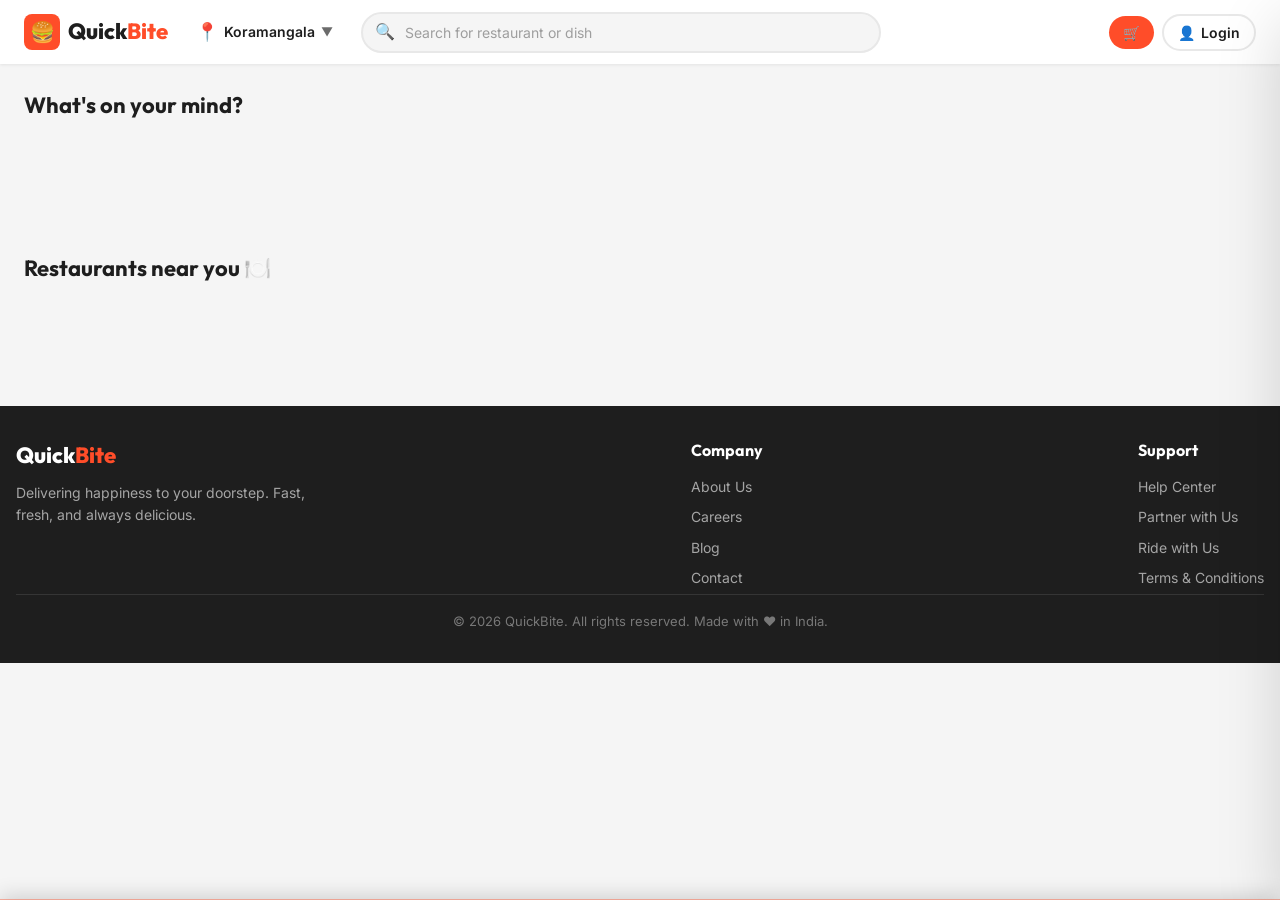
==== QuickBite/index.html @ bf46f5f7 "feat: implement core structure and UI components for QuickBite food delivery application" ====
<!DOCTYPE html>
<html lang="en">
<head>
  <meta charset="UTF-8">
  <meta name="viewport" content="width=device-width, initial-scale=1.0">
  <meta name="description" content="QuickBite — Order food from the best restaurants near you. Fast delivery, great prices, delicious meals.">
  <meta name="theme-color" content="#FF4D29">
  <title>QuickBite — Food Delivery</title>
  <link rel="stylesheet" href="style.css">
  <link rel="icon" href="data:image/svg+xml,<svg xmlns='http://www.w3.org/2000/svg' viewBox='0 0 100 100'><text y='.9em' font-size='90'>🍔</text></svg>">
</head>
<body>

  <!-- ============================================================
       HEADER
       ============================================================ -->
  <header class="header" id="header">
    <div class="header-inner container">
      <!-- Logo -->
      <div class="logo" id="logo-btn" role="button" tabindex="0" aria-label="QuickBite Home">
        <div class="logo-icon">🍔</div>
        <div class="logo-text">Quick<span>Bite</span></div>
      </div>

      <!-- Location Selector -->
      <div class="location-selector" id="location-btn" role="button" tabindex="0" aria-label="Select delivery location" aria-expanded="false">
        <span class="loc-icon">📍</span>
        <span class="loc-text" id="current-location">Koramangala</span>
        <span class="loc-chevron">▼</span>
      </div>

      <!-- Location Dropdown -->
      <div class="location-dropdown" id="location-dropdown" role="listbox" aria-label="Select area">
        <div class="dropdown-header">Choose your location</div>
        <button class="geo-btn" id="geo-btn" type="button">
          <span>📡</span> Use my current location
        </button>
        <div id="location-list">
          <!-- Populated by JS -->
        </div>
      </div>

      <!-- Search (Desktop) -->
      <div class="header-search" role="search">
        <span class="search-icon">🔍</span>
        <input type="text" id="header-search-input" placeholder="Search for restaurant or dish" aria-label="Search for restaurant or dish" autocomplete="off">
      </div>

      <!-- Actions -->
      <div class="header-actions">
        <button class="header-btn cart-btn" id="cart-btn" aria-label="Open cart">
          🛒 <span class="btn-text" style="display:none;">Cart</span>
          <span class="cart-badge hidden" id="cart-badge">0</span>
        </button>
        <button class="header-btn login-btn" id="login-btn" aria-label="Login or Sign up">
          👤 <span class="btn-text">Login</span>
        </button>
      </div>
    </div>
  </header>

  <!-- Mobile Search -->
  <div class="mobile-search" id="mobile-search">
    <div class="mobile-search-wrapper">
      <span class="search-icon">🔍</span>
      <input type="text" id="mobile-search-input" placeholder="Search for restaurant or dish" aria-label="Search for restaurant or dish" autocomplete="off">
    </div>
  </div>

  <!-- ============================================================
       MAIN CONTENT
       ============================================================ -->
  <main>

    <!-- ==================== HOME VIEW ==================== -->
    <section class="view active" id="home-view" aria-label="Home">
      <div class="container">
        <!-- Cuisine Categories -->
        <div class="categories-section">
          <h2 class="section-title">What's on your mind?</h2>
          <div class="categories-scroll" id="categories-scroll" role="list" aria-label="Cuisine categories">
            <!-- Populated by JS -->
          </div>
        </div>

        <!-- Promo Carousel -->
        <div class="promo-section">
          <div class="promo-carousel-wrapper">
            <div class="promo-carousel" id="promo-carousel" aria-label="Promotional offers">
              <!-- Populated by JS -->
            </div>
            <div class="promo-dots" id="promo-dots" role="tablist" aria-label="Carousel navigation">
              <!-- Populated by JS -->
            </div>
          </div>
        </div>

        <!-- Restaurants Grid -->
        <div class="restaurants-section">
          <h2 class="section-title">Restaurants near you 🍽️</h2>
          <div class="restaurant-grid" id="home-restaurant-grid" aria-label="Restaurant list">
            <!-- Populated by JS -->
          </div>
        </div>
      </div>
    </section>

    <!-- ==================== LISTING VIEW ==================== -->
    <section class="view" id="listing-view" aria-label="Search results and filters">
      <div class="container">
        <h1 class="listing-title" id="listing-title">Restaurants</h1>
        <p class="listing-count" id="listing-count"></p>

        <!-- Filter Bar -->
        <div class="filter-bar" id="filter-bar" role="toolbar" aria-label="Filter options">
          <button class="filter-chip" id="filter-sort" aria-label="Sort">
            <select id="sort-select" aria-label="Sort by">
              <option value="relevance">Sort: Relevance</option>
              <option value="rating">Rating: High to Low</option>
              <option value="delivery">Delivery Time</option>
              <option value="cost-low">Cost: Low to High</option>
              <option value="cost-high">Cost: High to Low</option>
            </select>
          </button>
          <button class="filter-chip" id="filter-veg" data-filter="veg">🟢 Pure Veg</button>
          <button class="filter-chip" id="filter-rating" data-filter="rating">⭐ Rating 4.0+</button>
          <button class="filter-chip" id="filter-price-low" data-filter="price-low">₹ Under 300</button>
          <button class="filter-chip" id="filter-price-mid" data-filter="price-mid">₹₹ 300-600</button>
          <button class="filter-chip" id="filter-time" data-filter="time">⚡ Under 30 min</button>
        </div>

        <!-- Restaurant Grid -->
        <div class="restaurant-grid" id="listing-restaurant-grid" aria-label="Filtered restaurant list">
          <!-- Populated by JS -->
        </div>

        <!-- Empty State -->
        <div class="empty-state hidden" id="listing-empty">
          <div class="empty-icon">🔍</div>
          <h3 class="empty-title">No restaurants found</h3>
          <p class="empty-text">Try adjusting your filters or search for something else.</p>
        </div>
      </div>
    </section>

    <!-- ==================== RESTAURANT DETAIL VIEW ==================== -->
    <section class="view" id="restaurant-view" aria-label="Restaurant details">
      <div class="rest-detail-header">
        <button class="back-btn" id="rest-back-btn" aria-label="Go back">←</button>
        <img class="rest-cover" id="rest-cover-img" src="" alt="" loading="lazy">
      </div>
      <div class="container">
        <div class="rest-detail-info" id="rest-detail-info">
          <!-- Populated by JS -->
        </div>
        <div class="menu-section" id="menu-section">
          <!-- Populated by JS -->
        </div>
      </div>
    </section>

    <!-- ==================== CHECKOUT VIEW ==================== -->
    <section class="view" id="checkout-view" aria-label="Checkout">
      <div class="container">
        <div class="checkout-section">
          <h1 class="section-title" style="margin-bottom: 4px;">Checkout</h1>
          <p style="color: var(--text-secondary); margin-bottom: var(--gap-lg); font-size: 14px;">Complete your order details below</p>

          <!-- Delivery Address -->
          <div class="checkout-card">
            <h2 class="checkout-card-title">📍 Delivery Address</h2>
            <form id="checkout-form" novalidate>
              <div class="form-group" id="fg-name">
                <label for="checkout-name">Full Name</label>
                <input type="text" id="checkout-name" placeholder="Enter your full name" required>
                <span class="error-msg">Please enter your name</span>
              </div>
              <div class="form-group" id="fg-phone">
                <label for="checkout-phone">Phone Number</label>
                <input type="tel" id="checkout-phone" placeholder="Enter 10-digit phone number" required>
                <span class="error-msg">Please enter a valid phone number</span>
              </div>
              <div class="form-group" id="fg-address">
                <label for="checkout-address">Delivery Address</label>
                <textarea id="checkout-address" placeholder="House/Flat No., Building, Street, Area" rows="3" required></textarea>
                <span class="error-msg">Please enter your delivery address</span>
              </div>
              <div class="form-group" id="fg-pincode">
                <label for="checkout-pincode">Pincode</label>
                <input type="text" id="checkout-pincode" placeholder="Enter 6-digit pincode" required>
                <span class="error-msg">Please enter a valid pincode</span>
              </div>
            </form>
          </div>

          <!-- Payment Method -->
          <div class="checkout-card">
            <h2 class="checkout-card-title">💳 Payment Method</h2>
            <div class="payment-options" id="payment-options">
              <label class="payment-option selected">
                <input type="radio" name="payment" value="upi" checked>
                <span class="pay-icon">📱</span>
                <div>
                  <div class="pay-label">UPI</div>
                  <div class="pay-desc">Google Pay, PhonePe, Paytm</div>
                </div>
              </label>
              <label class="payment-option">
                <input type="radio" name="payment" value="card">
                <span class="pay-icon">💳</span>
                <div>
                  <div class="pay-label">Credit / Debit Card</div>
                  <div class="pay-desc">Visa, Mastercard, RuPay</div>
                </div>
              </label>
              <label class="payment-option">
                <input type="radio" name="payment" value="cod">
                <span class="pay-icon">💵</span>
                <div>
                  <div class="pay-label">Cash on Delivery</div>
                  <div class="pay-desc">Pay when your order arrives</div>
                </div>
              </label>
            </div>
          </div>

          <!-- Order Summary -->
          <div class="checkout-card">
            <h2 class="checkout-card-title">🧾 Order Summary</h2>
            <div class="checkout-summary" id="checkout-summary">
              <!-- Populated by JS -->
            </div>
          </div>

          <button class="place-order-btn" id="place-order-btn" type="button">Place Order</button>
        </div>
      </div>
    </section>

    <!-- ==================== CONFIRMATION VIEW ==================== -->
    <section class="view" id="confirmation-view" aria-label="Order confirmation">
      <div class="container">
        <div class="confirmation-section">
          <div class="confirmation-icon">✅</div>
          <h1 class="confirmation-title">Order Placed!</h1>
          <p class="confirmation-subtitle">Your food is being prepared and will be delivered soon.</p>
          <div class="confirmation-card" id="confirmation-card">
            <!-- Populated by JS -->
          </div>
          <button class="home-btn" id="conf-home-btn" type="button">🏠 Back to Home</button>
        </div>
      </div>
    </section>

  </main>

  <!-- ============================================================
       CART DRAWER
       ============================================================ -->
  <div class="cart-overlay" id="cart-overlay" role="presentation"></div>
  <aside class="cart-drawer" id="cart-drawer" role="dialog" aria-label="Shopping cart" aria-modal="true">
    <div class="cart-drawer-header">
      <h2 class="cart-drawer-title">Your Cart</h2>
      <button class="cart-close-btn" id="cart-close-btn" aria-label="Close cart">✕</button>
    </div>
    <div class="cart-rest-name hidden" id="cart-rest-name"></div>
    <div class="cart-items-list" id="cart-items-list">
      <!-- Cart items or empty state — populated by JS -->
    </div>
    <div class="cart-bill hidden" id="cart-bill">
      <h3 class="cart-bill-title">Bill Details</h3>
      <div class="cart-bill-row">
        <span>Item Total</span>
        <span id="bill-subtotal">₹0</span>
      </div>
      <div class="cart-bill-row">
        <span>Delivery Fee</span>
        <span id="bill-delivery">₹40</span>
      </div>
      <div class="cart-bill-row">
        <span>GST (5%)</span>
        <span id="bill-tax">₹0</span>
      </div>
      <div class="cart-bill-row total">
        <span>To Pay</span>
        <span id="bill-total">₹0</span>
      </div>
    </div>
    <button class="cart-checkout-btn hidden" id="cart-checkout-btn" type="button">Proceed to Checkout →</button>
  </aside>

  <!-- ============================================================
       STICKY CART BAR (Restaurant page)
       ============================================================ -->
  <div class="sticky-cart-bar" id="sticky-cart-bar">
    <div class="cart-summary">
      <span id="sticky-items-count">0 items</span> | <strong id="sticky-total">₹0</strong>
    </div>
    <button class="view-cart-btn" id="sticky-view-cart-btn" type="button" aria-label="View cart">
      View Cart →
    </button>
  </div>

  <!-- ============================================================
       LOGIN MODAL
       ============================================================ -->
  <div class="modal-overlay" id="login-overlay">
    <div class="login-modal" role="dialog" aria-label="Login or Sign up" aria-modal="true">
      <div class="login-modal-header">
        <h2 class="login-modal-title">Welcome 👋</h2>
        <button class="modal-close-btn" id="login-close-btn" aria-label="Close login modal">✕</button>
      </div>
      <div class="login-tabs" role="tablist">
        <button class="login-tab active" data-tab="login" role="tab" aria-selected="true">Login</button>
        <button class="login-tab" data-tab="signup" role="tab" aria-selected="false">Sign Up</button>
      </div>
      <div class="login-form">
        <div class="form-group">
          <label for="login-email">Email or Phone</label>
          <input type="text" id="login-email" placeholder="Enter your email or phone number">
        </div>
        <div class="form-group" id="login-name-group" style="display:none;">
          <label for="login-name">Full Name</label>
          <input type="text" id="login-name" placeholder="Enter your full name">
        </div>
        <div class="form-group">
          <label for="login-password">Password</label>
          <input type="password" id="login-password" placeholder="Enter your password">
        </div>
        <button class="login-submit-btn" id="login-submit-btn" type="button">Login</button>
      </div>
      <p class="login-footer">By continuing, you agree to our Terms of Service & Privacy Policy.</p>
    </div>
  </div>

  <!-- ============================================================
       TOAST NOTIFICATION
       ============================================================ -->
  <div class="toast" id="toast" role="alert" aria-live="polite"></div>

  <!-- ============================================================
       FOOTER
       ============================================================ -->
  <footer class="footer">
    <div class="footer-inner">
      <div class="footer-brand">
        <div class="footer-logo">Quick<span>Bite</span></div>
        <p>Delivering happiness to your doorstep. Fast, fresh, and always delicious.</p>
      </div>
      <div class="footer-links">
        <h4>Company</h4>
        <a href="#">About Us</a>
        <a href="#">Careers</a>
        <a href="#">Blog</a>
        <a href="#">Contact</a>
      </div>
      <div class="footer-links">
        <h4>Support</h4>
        <a href="#">Help Center</a>
        <a href="#">Partner with Us</a>
        <a href="#">Ride with Us</a>
        <a href="#">Terms & Conditions</a>
      </div>
    </div>
    <div class="footer-bottom">
      <p>&copy; 2026 QuickBite. All rights reserved. Made with ❤️ in India.</p>
    </div>
  </footer>

  <!-- Scripts -->
  <script src="mock-data.js"></script>
  <script src="script.js"></script>
</body>
</html>
---- QuickBite/style.css ----
/* ============================================================
   QuickBite — Design System & Styles
   Mobile-first, responsive food delivery app
   ============================================================ */

/* ---------- Google Fonts ---------- */
@import url('https://fonts.googleapis.com/css2?family=Inter:wght@400;500;600;700&family=Outfit:wght@500;600;700;800&display=swap');

/* ---------- CSS Custom Properties ---------- */
:root {
  /* Colors */
  --primary: #FF4D29;
  --primary-dark: #E63E1C;
  --primary-light: #FFF0ED;
  --accent: #FF8C00;
  --accent-light: #FFF4E5;
  --bg: #F5F5F5;
  --card: #FFFFFF;
  --text: #1E1E1E;
  --text-secondary: #6B6B6B;
  --text-muted: #9E9E9E;
  --veg: #0F8A0F;
  --nonveg: #E23744;
  --star: #FFB800;
  --border: #E8E8E8;
  --success: #00B894;
  --overlay: rgba(0, 0, 0, 0.55);
  --shadow-sm: 0 1px 3px rgba(0,0,0,0.08);
  --shadow-md: 0 4px 12px rgba(0,0,0,0.1);
  --shadow-lg: 0 8px 30px rgba(0,0,0,0.12);
  --shadow-xl: 0 20px 60px rgba(0,0,0,0.15);

  /* Typography */
  --font-heading: 'Outfit', sans-serif;
  --font-body: 'Inter', sans-serif;

  /* Spacing */
  --gap-xs: 4px;
  --gap-sm: 8px;
  --gap-md: 16px;
  --gap-lg: 24px;
  --gap-xl: 32px;
  --gap-2xl: 48px;

  /* Borders */
  --radius-sm: 8px;
  --radius-md: 12px;
  --radius-lg: 16px;
  --radius-xl: 24px;
  --radius-full: 9999px;

  /* Layout */
  --max-width: 1320px;
  --header-height: 64px;

  /* Transitions */
  --ease: cubic-bezier(0.4, 0, 0.2, 1);
  --duration: 0.25s;
}

/* ---------- Reset & Base ---------- */
*, *::before, *::after {
  margin: 0;
  padding: 0;
  box-sizing: border-box;
}

html {
  scroll-behavior: smooth;
  -webkit-tap-highlight-color: transparent;
}

body {
  font-family: var(--font-body);
  background: var(--bg);
  color: var(--text);
  line-height: 1.6;
  min-height: 100vh;
  overflow-x: hidden;
  -webkit-font-smoothing: antialiased;
}

img {
  display: block;
  max-width: 100%;
}

button {
  cursor: pointer;
  font-family: inherit;
  border: none;
  background: none;
  outline: none;
}

input, select, textarea {
  font-family: inherit;
  font-size: inherit;
  outline: none;
}

a {
  text-decoration: none;
  color: inherit;
}

ul, ol {
  list-style: none;
}

/* Focus states for accessibility */
:focus-visible {
  outline: 2px solid var(--primary);
  outline-offset: 2px;
  border-radius: var(--radius-sm);
}

/* ---------- Utility Classes ---------- */
.container {
  width: 100%;
  max-width: var(--max-width);
  margin: 0 auto;
  padding: 0 var(--gap-md);
}

.sr-only {
  position: absolute;
  width: 1px;
  height: 1px;
  padding: 0;
  margin: -1px;
  overflow: hidden;
  clip: rect(0,0,0,0);
  border: 0;
}

.hidden {
  display: none !important;
}

/* ---------- Veg / Non-Veg Indicator ---------- */
.veg-badge {
  display: inline-flex;
  align-items: center;
  gap: 4px;
  font-size: 11px;
  font-weight: 600;
  text-transform: uppercase;
  letter-spacing: 0.5px;
}

.veg-dot {
  width: 14px;
  height: 14px;
  border: 2px solid var(--veg);
  border-radius: 2px;
  display: flex;
  align-items: center;
  justify-content: center;
  flex-shrink: 0;
}

.veg-dot::after {
  content: '';
  width: 7px;
  height: 7px;
  border-radius: 50%;
  background: var(--veg);
}

.veg-dot.nonveg {
  border-color: var(--nonveg);
}

.veg-dot.nonveg::after {
  background: var(--nonveg);
}

/* ============================================================
   HEADER
   ============================================================ */
.header {
  position: sticky;
  top: 0;
  z-index: 100;
  background: var(--card);
  box-shadow: var(--shadow-sm);
  height: var(--header-height);
  transition: box-shadow var(--duration) var(--ease);
}

.header.scrolled {
  box-shadow: var(--shadow-md);
}

.header-inner {
  display: flex;
  align-items: center;
  height: 100%;
  gap: var(--gap-md);
}

/* Logo */
.logo {
  display: flex;
  align-items: center;
  gap: var(--gap-sm);
  flex-shrink: 0;
  cursor: pointer;
}

.logo-icon {
  width: 36px;
  height: 36px;
  background: var(--primary);
  border-radius: var(--radius-sm);
  display: flex;
  align-items: center;
  justify-content: center;
  font-size: 20px;
}

.logo-text {
  font-family: var(--font-heading);
  font-weight: 800;
  font-size: 22px;
  color: var(--text);
}

.logo-text span {
  color: var(--primary);
}

/* Location selector */
.location-selector {
  display: flex;
  align-items: center;
  gap: 6px;
  padding: 6px 12px;
  border-radius: var(--radius-full);
  cursor: pointer;
  transition: background var(--duration) var(--ease);
  flex-shrink: 0;
  max-width: 200px;
}

.location-selector:hover {
  background: var(--primary-light);
}

.location-selector .loc-icon {
  color: var(--primary);
  font-size: 18px;
  flex-shrink: 0;
}

.location-selector .loc-text {
  font-size: 14px;
  font-weight: 600;
  white-space: nowrap;
  overflow: hidden;
  text-overflow: ellipsis;
}

.location-selector .loc-chevron {
  font-size: 12px;
  color: var(--text-secondary);
  flex-shrink: 0;
}

/* Search bar (header) */
.header-search {
  flex: 1;
  max-width: 520px;
  position: relative;
  display: none; /* shown at 768px+ */
}

.header-search input {
  width: 100%;
  padding: 10px 16px 10px 42px;
  border: 2px solid var(--border);
  border-radius: var(--radius-full);
  font-size: 14px;
  background: var(--bg);
  transition: border-color var(--duration) var(--ease), box-shadow var(--duration) var(--ease);
}

.header-search input:focus {
  border-color: var(--primary);
  box-shadow: 0 0 0 3px var(--primary-light);
}

.header-search input::placeholder {
  color: var(--text-muted);
}

.header-search .search-icon {
  position: absolute;
  left: 14px;
  top: 50%;
  transform: translateY(-50%);
  color: var(--text-muted);
  font-size: 16px;
  pointer-events: none;
}

/* Header actions */
.header-actions {
  display: flex;
  align-items: center;
  gap: var(--gap-sm);
  margin-left: auto;
  flex-shrink: 0;
}

.header-btn {
  display: flex;
  align-items: center;
  gap: 6px;
  padding: 8px 14px;
  border-radius: var(--radius-full);
  font-size: 14px;
  font-weight: 600;
  transition: all var(--duration) var(--ease);
  white-space: nowrap;
}

.cart-btn {
  position: relative;
  background: var(--primary);
  color: white;
}

.cart-btn:hover {
  background: var(--primary-dark);
  transform: scale(1.03);
}

.cart-badge {
  position: absolute;
  top: -4px;
  right: -4px;
  width: 20px;
  height: 20px;
  background: var(--accent);
  color: white;
  font-size: 11px;
  font-weight: 700;
  border-radius: 50%;
  display: flex;
  align-items: center;
  justify-content: center;
  border: 2px solid var(--card);
  transition: transform var(--duration) var(--ease);
}

.cart-badge.bump {
  animation: badgeBump 0.3s var(--ease);
}

@keyframes badgeBump {
  0%, 100% { transform: scale(1); }
  50% { transform: scale(1.3); }
}

.login-btn {
  border: 2px solid var(--border);
  color: var(--text);
}

.login-btn:hover {
  border-color: var(--primary);
  color: var(--primary);
  background: var(--primary-light);
}

.user-btn {
  border: 2px solid var(--primary);
  color: var(--primary);
  background: var(--primary-light);
}

.login-btn .btn-text,
.user-btn .btn-text {
  display: none;
}

/* Mobile search bar (below header) */
.mobile-search {
  display: block;
  padding: 10px var(--gap-md);
  background: var(--card);
  border-bottom: 1px solid var(--border);
}

.mobile-search input {
  width: 100%;
  padding: 12px 16px 12px 42px;
  border: 2px solid var(--border);
  border-radius: var(--radius-full);
  font-size: 15px;
  background: var(--bg);
  transition: border-color var(--duration) var(--ease);
}

.mobile-search input:focus {
  border-color: var(--primary);
}

.mobile-search .search-icon {
  position: absolute;
  left: 30px;
  top: 50%;
  transform: translateY(-50%);
  color: var(--text-muted);
  pointer-events: none;
}

.mobile-search-wrapper {
  position: relative;
}

/* Location Dropdown */
.location-dropdown {
  position: absolute;
  top: calc(var(--header-height) + 4px);
  left: var(--gap-md);
  background: var(--card);
  border-radius: var(--radius-md);
  box-shadow: var(--shadow-lg);
  border: 1px solid var(--border);
  min-width: 280px;
  max-height: 400px;
  overflow-y: auto;
  z-index: 200;
  opacity: 0;
  transform: translateY(-8px);
  pointer-events: none;
  transition: all var(--duration) var(--ease);
}

.location-dropdown.open {
  opacity: 1;
  transform: translateY(0);
  pointer-events: all;
}

.location-dropdown .dropdown-header {
  padding: 14px 16px;
  font-family: var(--font-heading);
  font-weight: 700;
  font-size: 16px;
  border-bottom: 1px solid var(--border);
  color: var(--text);
}

.location-dropdown .geo-btn {
  display: flex;
  align-items: center;
  gap: 8px;
  width: 100%;
  padding: 12px 16px;
  font-size: 14px;
  font-weight: 600;
  color: var(--primary);
  border-bottom: 1px solid var(--border);
  transition: background var(--duration) var(--ease);
}

.location-dropdown .geo-btn:hover {
  background: var(--primary-light);
}

.location-dropdown .city-group {
  padding: 8px 0;
}

.location-dropdown .city-name {
  padding: 6px 16px;
  font-size: 12px;
  font-weight: 700;
  text-transform: uppercase;
  letter-spacing: 1px;
  color: var(--text-muted);
}

.location-dropdown .area-btn {
  display: block;
  width: 100%;
  text-align: left;
  padding: 10px 16px 10px 28px;
  font-size: 14px;
  color: var(--text);
  transition: background var(--duration) var(--ease);
}

.location-dropdown .area-btn:hover {
  background: var(--primary-light);
  color: var(--primary);
}

/* ============================================================
   HOME VIEW
   ============================================================ */
.view {
  display: none;
  padding-bottom: 80px;
}

.view.active {
  display: block;
}

/* Section titles */
.section-title {
  font-family: var(--font-heading);
  font-weight: 700;
  font-size: 22px;
  color: var(--text);
  margin-bottom: var(--gap-md);
}

/* ---------- Cuisine Categories ---------- */
.categories-section {
  padding: var(--gap-lg) 0;
}

.categories-scroll {
  display: flex;
  gap: var(--gap-md);
  overflow-x: auto;
  scroll-snap-type: x mandatory;
  -webkit-overflow-scrolling: touch;
  scrollbar-width: none;
  padding-bottom: var(--gap-sm);
}

.categories-scroll::-webkit-scrollbar {
  display: none;
}

.category-chip {
  display: flex;
  flex-direction: column;
  align-items: center;
  gap: var(--gap-sm);
  min-width: 80px;
  padding: var(--gap-md);
  background: var(--card);
  border-radius: var(--radius-lg);
  scroll-snap-align: start;
  cursor: pointer;
  transition: all var(--duration) var(--ease);
  border: 2px solid transparent;
  flex-shrink: 0;
}

.category-chip:hover {
  transform: translateY(-2px);
  box-shadow: var(--shadow-md);
  border-color: var(--primary-light);
}

.category-chip.active {
  border-color: var(--primary);
  background: var(--primary-light);
}

.category-chip .cat-icon {
  font-size: 32px;
  line-height: 1;
}

.category-chip .cat-name {
  font-size: 12px;
  font-weight: 600;
  text-align: center;
  color: var(--text-secondary);
  white-space: nowrap;
}

.category-chip.active .cat-name {
  color: var(--primary);
}

/* ---------- Promo Carousel ---------- */
.promo-section {
  padding: var(--gap-md) 0 var(--gap-lg);
}

.promo-carousel-wrapper {
  position: relative;
}

.promo-carousel {
  display: flex;
  overflow-x: auto;
  scroll-snap-type: x mandatory;
  gap: var(--gap-md);
  scrollbar-width: none;
  -webkit-overflow-scrolling: touch;
}

.promo-carousel::-webkit-scrollbar {
  display: none;
}

.promo-card {
  min-width: calc(100% - 32px);
  scroll-snap-align: start;
  padding: var(--gap-xl) var(--gap-lg);
  border-radius: var(--radius-lg);
  color: white;
  position: relative;
  overflow: hidden;
  flex-shrink: 0;
  cursor: pointer;
  transition: transform var(--duration) var(--ease);
}

.promo-card:hover {
  transform: scale(1.01);
}

.promo-card .promo-emoji {
  font-size: 48px;
  margin-bottom: var(--gap-sm);
}

.promo-card .promo-title {
  font-family: var(--font-heading);
  font-weight: 800;
  font-size: 24px;
  line-height: 1.2;
  margin-bottom: 4px;
}

.promo-card .promo-subtitle {
  font-size: 14px;
  opacity: 0.9;
  margin-bottom: var(--gap-md);
}

.promo-card .promo-code {
  display: inline-block;
  padding: 6px 14px;
  background: rgba(255,255,255,0.25);
  border-radius: var(--radius-full);
  font-size: 13px;
  font-weight: 700;
  letter-spacing: 1px;
  backdrop-filter: blur(8px);
}

.promo-dots {
  display: flex;
  justify-content: center;
  gap: 8px;
  margin-top: var(--gap-md);
}

.promo-dot {
  width: 8px;
  height: 8px;
  border-radius: 50%;
  background: var(--border);
  cursor: pointer;
  transition: all var(--duration) var(--ease);
}

.promo-dot.active {
  width: 24px;
  border-radius: 4px;
  background: var(--primary);
}

/* ---------- Restaurant Grid ---------- */
.restaurants-section {
  padding: var(--gap-lg) 0;
}

.restaurant-grid {
  display: grid;
  grid-template-columns: 1fr;
  gap: var(--gap-md);
}

.restaurant-card {
  background: var(--card);
  border-radius: var(--radius-lg);
  overflow: hidden;
  cursor: pointer;
  transition: all var(--duration) var(--ease);
  box-shadow: var(--shadow-sm);
  opacity: 0;
  transform: translateY(20px);
}

.restaurant-card.visible {
  opacity: 1;
  transform: translateY(0);
  transition: opacity 0.5s var(--ease), transform 0.5s var(--ease), box-shadow var(--duration) var(--ease);
}

.restaurant-card:hover {
  box-shadow: var(--shadow-lg);
  transform: translateY(-4px);
}

.restaurant-card.visible:hover {
  transform: translateY(-4px);
}

.rest-card-img {
  position: relative;
  width: 100%;
  aspect-ratio: 16/10;
  overflow: hidden;
  background: #eee;
}

.rest-card-img img {
  width: 100%;
  height: 100%;
  object-fit: cover;
  transition: transform 0.4s var(--ease);
}

.restaurant-card:hover .rest-card-img img {
  transform: scale(1.05);
}

.rest-card-img .offer-badge {
  position: absolute;
  bottom: 0;
  left: 0;
  right: 0;
  padding: 8px 14px;
  background: linear-gradient(transparent, rgba(0,0,0,0.7));
  color: white;
  font-family: var(--font-heading);
  font-weight: 700;
  font-size: 15px;
}

.rest-card-body {
  padding: var(--gap-md);
}

.rest-card-header {
  display: flex;
  justify-content: space-between;
  align-items: flex-start;
  margin-bottom: 6px;
}

.rest-card-name {
  font-family: var(--font-heading);
  font-weight: 700;
  font-size: 18px;
  line-height: 1.3;
}

.rest-card-rating {
  display: flex;
  align-items: center;
  gap: 4px;
  padding: 3px 8px;
  border-radius: var(--radius-sm);
  font-size: 13px;
  font-weight: 700;
  color: white;
  flex-shrink: 0;
}

.rest-card-rating.high {
  background: var(--veg);
}

.rest-card-rating.medium {
  background: var(--accent);
}

.rest-card-rating.low {
  background: var(--nonveg);
}

.rest-card-cuisine {
  font-size: 13px;
  color: var(--text-secondary);
  margin-bottom: 8px;
  white-space: nowrap;
  overflow: hidden;
  text-overflow: ellipsis;
}

.rest-card-meta {
  display: flex;
  align-items: center;
  gap: var(--gap-md);
  font-size: 13px;
  color: var(--text-secondary);
}

.rest-card-meta span {
  display: flex;
  align-items: center;
  gap: 4px;
}

.pure-veg-tag {
  display: inline-flex;
  align-items: center;
  gap: 4px;
  padding: 2px 8px;
  background: #E8F5E9;
  color: var(--veg);
  border-radius: var(--radius-full);
  font-size: 11px;
  font-weight: 700;
  text-transform: uppercase;
  letter-spacing: 0.5px;
  margin-left: auto;
}

/* Empty state */
.empty-state {
  text-align: center;
  padding: var(--gap-2xl) var(--gap-md);
}

.empty-state .empty-icon {
  font-size: 64px;
  margin-bottom: var(--gap-md);
}

.empty-state .empty-title {
  font-family: var(--font-heading);
  font-weight: 700;
  font-size: 20px;
  margin-bottom: var(--gap-sm);
}

.empty-state .empty-text {
  color: var(--text-secondary);
  font-size: 15px;
}

/* ============================================================
   LISTING VIEW (Filter bar)
   ============================================================ */
.filter-bar {
  display: flex;
  flex-wrap: wrap;
  gap: var(--gap-sm);
  padding: var(--gap-md) 0;
  position: sticky;
  top: var(--header-height);
  z-index: 50;
  background: var(--bg);
}

.filter-chip {
  padding: 8px 16px;
  border: 2px solid var(--border);
  border-radius: var(--radius-full);
  font-size: 13px;
  font-weight: 600;
  white-space: nowrap;
  transition: all var(--duration) var(--ease);
  background: var(--card);
  color: var(--text);
  cursor: pointer;
  display: flex;
  align-items: center;
  gap: 6px;
}

.filter-chip:hover {
  border-color: var(--primary);
  color: var(--primary);
}

.filter-chip.active {
  background: var(--primary);
  border-color: var(--primary);
  color: white;
}

.filter-chip select {
  background: transparent;
  border: none;
  font-size: 13px;
  font-weight: 600;
  color: inherit;
  cursor: pointer;
  padding-right: 4px;
}

.filter-chip select option {
  color: var(--text);
}

.listing-title {
  font-family: var(--font-heading);
  font-weight: 700;
  font-size: 20px;
  margin-bottom: 4px;
}

.listing-count {
  font-size: 14px;
  color: var(--text-secondary);
  margin-bottom: var(--gap-md);
}

/* ============================================================
   RESTAURANT DETAIL VIEW
   ============================================================ */
.rest-detail-header {
  position: relative;
  margin: 0 calc(-1 * var(--gap-md));
}

.rest-cover {
  width: 100%;
  aspect-ratio: 21/9;
  object-fit: cover;
  background: #eee;
}

.rest-detail-info {
  padding: var(--gap-lg) var(--gap-md);
  background: var(--card);
  margin: -40px var(--gap-md) 0;
  border-radius: var(--radius-lg);
  position: relative;
  box-shadow: var(--shadow-md);
}

.rest-detail-name {
  font-family: var(--font-heading);
  font-weight: 800;
  font-size: 24px;
  margin-bottom: 4px;
}

.rest-detail-cuisine {
  color: var(--text-secondary);
  font-size: 14px;
  margin-bottom: var(--gap-sm);
}

.rest-detail-meta {
  display: flex;
  flex-wrap: wrap;
  gap: var(--gap-md);
  align-items: center;
}

.rest-meta-item {
  display: flex;
  align-items: center;
  gap: 6px;
  font-size: 14px;
  font-weight: 600;
}

.rest-meta-item .meta-icon {
  font-size: 16px;
}

.rest-detail-address {
  margin-top: var(--gap-sm);
  font-size: 13px;
  color: var(--text-muted);
}

/* Back button */
.back-btn {
  position: absolute;
  top: 16px;
  left: 16px;
  z-index: 10;
  width: 40px;
  height: 40px;
  border-radius: 50%;
  background: rgba(255,255,255,0.9);
  backdrop-filter: blur(8px);
  display: flex;
  align-items: center;
  justify-content: center;
  font-size: 20px;
  box-shadow: var(--shadow-md);
  transition: all var(--duration) var(--ease);
}

.back-btn:hover {
  background: white;
  transform: scale(1.05);
}

/* Menu */
.menu-section {
  padding: var(--gap-lg) 0;
}

.menu-category {
  margin-bottom: var(--gap-lg);
}

.menu-category-header {
  display: flex;
  justify-content: space-between;
  align-items: center;
  padding: var(--gap-md) 0;
  border-bottom: 2px solid var(--border);
  cursor: pointer;
  user-select: none;
}

.menu-category-title {
  font-family: var(--font-heading);
  font-weight: 700;
  font-size: 18px;
}

.menu-category-count {
  font-size: 14px;
  color: var(--text-muted);
  margin-left: var(--gap-sm);
  font-weight: 400;
  font-family: var(--font-body);
}

.menu-category-chevron {
  font-size: 18px;
  color: var(--text-muted);
  transition: transform var(--duration) var(--ease);
}

.menu-category.collapsed .menu-category-chevron {
  transform: rotate(-90deg);
}

.menu-items-list {
  overflow: hidden;
  transition: max-height 0.4s var(--ease);
}

.menu-category.collapsed .menu-items-list {
  max-height: 0 !important;
}

/* Menu Item */
.menu-item {
  display: flex;
  gap: var(--gap-md);
  padding: var(--gap-lg) 0;
  border-bottom: 1px solid var(--border);
  align-items: flex-start;
}

.menu-item:last-child {
  border-bottom: none;
}

.menu-item-info {
  flex: 1;
  min-width: 0;
}

.menu-item-name {
  font-weight: 600;
  font-size: 16px;
  margin: 4px 0;
}

.menu-item-price {
  font-weight: 700;
  font-size: 15px;
  margin-bottom: 6px;
}

.menu-item-desc {
  font-size: 13px;
  color: var(--text-secondary);
  line-height: 1.5;
  display: -webkit-box;
  -webkit-line-clamp: 2;
  -webkit-box-orient: vertical;
  overflow: hidden;
}

.menu-item-img {
  position: relative;
  width: 120px;
  height: 100px;
  border-radius: var(--radius-md);
  overflow: hidden;
  flex-shrink: 0;
  background: #eee;
}

.menu-item-img img {
  width: 100%;
  height: 100%;
  object-fit: cover;
}

/* Add button */
.add-btn {
  position: absolute;
  bottom: -12px;
  left: 50%;
  transform: translateX(-50%);
  padding: 6px 28px;
  background: var(--card);
  color: var(--primary);
  border: 2px solid var(--primary);
  border-radius: var(--radius-sm);
  font-weight: 700;
  font-size: 14px;
  text-transform: uppercase;
  letter-spacing: 0.5px;
  transition: all var(--duration) var(--ease);
  white-space: nowrap;
}

.add-btn:hover {
  background: var(--primary);
  color: white;
}

/* Quantity stepper */
.qty-stepper {
  position: absolute;
  bottom: -12px;
  left: 50%;
  transform: translateX(-50%);
  display: flex;
  align-items: center;
  background: var(--primary);
  border-radius: var(--radius-sm);
  overflow: hidden;
  box-shadow: var(--shadow-md);
}

.qty-stepper button {
  width: 32px;
  height: 34px;
  color: white;
  font-size: 18px;
  font-weight: 700;
  display: flex;
  align-items: center;
  justify-content: center;
  transition: background var(--duration) var(--ease);
}

.qty-stepper button:hover {
  background: rgba(255,255,255,0.15);
}

.qty-stepper .qty-value {
  width: 28px;
  text-align: center;
  font-weight: 700;
  font-size: 14px;
  color: white;
}

/* Sticky cart bar (restaurant page) */
.sticky-cart-bar {
  position: fixed;
  bottom: 0;
  left: 0;
  right: 0;
  z-index: 90;
  background: var(--primary);
  color: white;
  padding: 14px var(--gap-md);
  display: flex;
  justify-content: space-between;
  align-items: center;
  transform: translateY(100%);
  transition: transform 0.3s var(--ease);
  box-shadow: 0 -4px 20px rgba(0,0,0,0.15);
}

.sticky-cart-bar.show {
  transform: translateY(0);
}

.sticky-cart-bar .cart-summary {
  font-weight: 600;
  font-size: 14px;
}

.sticky-cart-bar .cart-summary strong {
  font-size: 16px;
}

.sticky-cart-bar .view-cart-btn {
  display: flex;
  align-items: center;
  gap: 6px;
  font-weight: 700;
  font-size: 15px;
  color: white;
  text-transform: uppercase;
  letter-spacing: 0.5px;
}

/* ============================================================
   CART DRAWER
   ============================================================ */
.cart-overlay {
  position: fixed;
  inset: 0;
  background: var(--overlay);
  z-index: 500;
  opacity: 0;
  pointer-events: none;
  transition: opacity var(--duration) var(--ease);
  backdrop-filter: blur(4px);
}

.cart-overlay.open {
  opacity: 1;
  pointer-events: all;
}

.cart-drawer {
  position: fixed;
  top: 0;
  right: 0;
  bottom: 0;
  width: 100%;
  max-width: 440px;
  background: var(--card);
  z-index: 501;
  transform: translateX(100%);
  transition: transform 0.35s var(--ease);
  display: flex;
  flex-direction: column;
  box-shadow: var(--shadow-xl);
}

.cart-drawer.open {
  transform: translateX(0);
}

.cart-drawer-header {
  display: flex;
  align-items: center;
  justify-content: space-between;
  padding: var(--gap-md) var(--gap-lg);
  border-bottom: 1px solid var(--border);
  flex-shrink: 0;
}

.cart-drawer-title {
  font-family: var(--font-heading);
  font-weight: 700;
  font-size: 20px;
}

.cart-close-btn {
  width: 36px;
  height: 36px;
  border-radius: 50%;
  background: var(--bg);
  display: flex;
  align-items: center;
  justify-content: center;
  font-size: 20px;
  transition: all var(--duration) var(--ease);
}

.cart-close-btn:hover {
  background: var(--primary-light);
  color: var(--primary);
}

.cart-rest-name {
  padding: var(--gap-sm) var(--gap-lg);
  font-size: 13px;
  font-weight: 600;
  color: var(--text-secondary);
  border-bottom: 1px solid var(--border);
  flex-shrink: 0;
}

.cart-items-list {
  flex: 1;
  overflow-y: auto;
  padding: var(--gap-md) var(--gap-lg);
}

.cart-item {
  display: flex;
  justify-content: space-between;
  align-items: center;
  padding: var(--gap-md) 0;
  border-bottom: 1px solid var(--border);
  gap: var(--gap-md);
}

.cart-item:last-child {
  border-bottom: none;
}

.cart-item-info {
  flex: 1;
  min-width: 0;
}

.cart-item-name {
  font-weight: 600;
  font-size: 14px;
  display: flex;
  align-items: center;
  gap: 6px;
}

.cart-item-price {
  font-size: 13px;
  color: var(--text-secondary);
  margin-top: 2px;
}

.cart-item-controls {
  display: flex;
  align-items: center;
  gap: var(--gap-md);
  flex-shrink: 0;
}

.cart-qty-stepper {
  display: flex;
  align-items: center;
  border: 2px solid var(--primary);
  border-radius: var(--radius-sm);
  overflow: hidden;
}

.cart-qty-stepper button {
  width: 30px;
  height: 30px;
  background: var(--primary-light);
  color: var(--primary);
  font-size: 16px;
  font-weight: 700;
  display: flex;
  align-items: center;
  justify-content: center;
  transition: background var(--duration) var(--ease);
}

.cart-qty-stepper button:hover {
  background: var(--primary);
  color: white;
}

.cart-qty-stepper .qty-value {
  width: 28px;
  text-align: center;
  font-weight: 700;
  font-size: 14px;
  color: var(--primary);
}

.cart-item-total {
  font-weight: 700;
  font-size: 14px;
  min-width: 60px;
  text-align: right;
}

/* Bill summary */
.cart-bill {
  padding: var(--gap-md) var(--gap-lg);
  border-top: 2px dashed var(--border);
  flex-shrink: 0;
}

.cart-bill-title {
  font-family: var(--font-heading);
  font-weight: 700;
  font-size: 16px;
  margin-bottom: var(--gap-sm);
}

.cart-bill-row {
  display: flex;
  justify-content: space-between;
  font-size: 14px;
  padding: 4px 0;
}

.cart-bill-row.total {
  font-weight: 700;
  font-size: 16px;
  padding-top: var(--gap-sm);
  margin-top: var(--gap-sm);
  border-top: 2px solid var(--text);
}

.cart-checkout-btn {
  display: block;
  width: calc(100% - var(--gap-lg) * 2);
  margin: var(--gap-md) var(--gap-lg) var(--gap-lg);
  padding: 14px;
  background: var(--primary);
  color: white;
  border-radius: var(--radius-md);
  font-family: var(--font-heading);
  font-weight: 700;
  font-size: 16px;
  text-align: center;
  text-transform: uppercase;
  letter-spacing: 1px;
  transition: all var(--duration) var(--ease);
  flex-shrink: 0;
}

.cart-checkout-btn:hover {
  background: var(--primary-dark);
  transform: scale(1.02);
}

.cart-empty {
  flex: 1;
  display: flex;
  flex-direction: column;
  align-items: center;
  justify-content: center;
  gap: var(--gap-md);
  padding: var(--gap-2xl);
  text-align: center;
}

.cart-empty .empty-icon {
  font-size: 64px;
}

.cart-empty .empty-title {
  font-family: var(--font-heading);
  font-weight: 700;
  font-size: 18px;
}

.cart-empty .empty-text {
  font-size: 14px;
  color: var(--text-secondary);
}

/* ============================================================
   CHECKOUT VIEW
   ============================================================ */
.checkout-section {
  padding: var(--gap-lg) 0;
}

.checkout-card {
  background: var(--card);
  border-radius: var(--radius-lg);
  padding: var(--gap-lg);
  margin-bottom: var(--gap-md);
  box-shadow: var(--shadow-sm);
}

.checkout-card-title {
  font-family: var(--font-heading);
  font-weight: 700;
  font-size: 18px;
  margin-bottom: var(--gap-md);
  display: flex;
  align-items: center;
  gap: var(--gap-sm);
}

.form-group {
  margin-bottom: var(--gap-md);
}

.form-group label {
  display: block;
  font-size: 13px;
  font-weight: 600;
  color: var(--text-secondary);
  margin-bottom: 6px;
}

.form-group input,
.form-group textarea {
  width: 100%;
  padding: 12px 14px;
  border: 2px solid var(--border);
  border-radius: var(--radius-md);
  font-size: 15px;
  transition: border-color var(--duration) var(--ease);
  background: var(--bg);
}

.form-group input:focus,
.form-group textarea:focus {
  border-color: var(--primary);
  background: white;
}

.form-group textarea {
  resize: vertical;
  min-height: 80px;
}

.form-group .error-msg {
  font-size: 12px;
  color: var(--nonveg);
  margin-top: 4px;
  display: none;
}

.form-group.error input,
.form-group.error textarea {
  border-color: var(--nonveg);
}

.form-group.error .error-msg {
  display: block;
}

/* Payment methods */
.payment-options {
  display: flex;
  flex-direction: column;
  gap: var(--gap-sm);
}

.payment-option {
  display: flex;
  align-items: center;
  gap: var(--gap-md);
  padding: var(--gap-md);
  border: 2px solid var(--border);
  border-radius: var(--radius-md);
  cursor: pointer;
  transition: all var(--duration) var(--ease);
}

.payment-option:hover {
  border-color: var(--primary-light);
  background: var(--primary-light);
}

.payment-option.selected {
  border-color: var(--primary);
  background: var(--primary-light);
}

.payment-option input[type="radio"] {
  width: 18px;
  height: 18px;
  accent-color: var(--primary);
  flex-shrink: 0;
}

.payment-option .pay-icon {
  font-size: 24px;
  flex-shrink: 0;
}

.payment-option .pay-label {
  font-weight: 600;
  font-size: 15px;
}

.payment-option .pay-desc {
  font-size: 12px;
  color: var(--text-secondary);
}

/* Order summary in checkout */
.checkout-summary .summary-item {
  display: flex;
  justify-content: space-between;
  padding: 6px 0;
  font-size: 14px;
}

.checkout-summary .summary-item .item-qty {
  color: var(--text-muted);
}

.place-order-btn {
  display: block;
  width: 100%;
  padding: 16px;
  background: var(--primary);
  color: white;
  border-radius: var(--radius-md);
  font-family: var(--font-heading);
  font-weight: 700;
  font-size: 18px;
  text-transform: uppercase;
  letter-spacing: 1px;
  transition: all var(--duration) var(--ease);
  margin-top: var(--gap-md);
}

.place-order-btn:hover {
  background: var(--primary-dark);
  transform: scale(1.02);
}

.place-order-btn:disabled {
  opacity: 0.5;
  cursor: not-allowed;
  transform: none;
}

/* ============================================================
   ORDER CONFIRMATION VIEW
   ============================================================ */
.confirmation-section {
  padding: var(--gap-2xl) 0;
  text-align: center;
}

.confirmation-icon {
  width: 100px;
  height: 100px;
  margin: 0 auto var(--gap-lg);
  background: var(--success);
  border-radius: 50%;
  display: flex;
  align-items: center;
  justify-content: center;
  font-size: 48px;
  animation: confirmPop 0.5s var(--ease);
}

@keyframes confirmPop {
  0% { transform: scale(0); }
  50% { transform: scale(1.2); }
  100% { transform: scale(1); }
}

.confirmation-title {
  font-family: var(--font-heading);
  font-weight: 800;
  font-size: 28px;
  color: var(--success);
  margin-bottom: var(--gap-sm);
}

.confirmation-subtitle {
  color: var(--text-secondary);
  font-size: 16px;
  margin-bottom: var(--gap-lg);
}

.confirmation-card {
  background: var(--card);
  border-radius: var(--radius-lg);
  padding: var(--gap-lg);
  margin: 0 auto;
  max-width: 500px;
  text-align: left;
  box-shadow: var(--shadow-md);
}

.confirmation-card .order-id {
  font-family: var(--font-heading);
  font-weight: 700;
  font-size: 16px;
  color: var(--primary);
  margin-bottom: var(--gap-sm);
}

.confirmation-card .order-eta {
  display: flex;
  align-items: center;
  gap: var(--gap-sm);
  padding: var(--gap-md);
  background: var(--accent-light);
  border-radius: var(--radius-md);
  margin-bottom: var(--gap-md);
  font-weight: 600;
  font-size: 15px;
}

.confirmation-items {
  border-top: 1px solid var(--border);
  padding-top: var(--gap-md);
}

.confirmation-items .conf-item {
  display: flex;
  justify-content: space-between;
  padding: 4px 0;
  font-size: 14px;
}

.home-btn {
  display: inline-flex;
  align-items: center;
  gap: var(--gap-sm);
  margin-top: var(--gap-lg);
  padding: 14px 32px;
  background: var(--primary);
  color: white;
  border-radius: var(--radius-full);
  font-family: var(--font-heading);
  font-weight: 700;
  font-size: 16px;
  transition: all var(--duration) var(--ease);
}

.home-btn:hover {
  background: var(--primary-dark);
  transform: scale(1.03);
}

/* ============================================================
   LOGIN MODAL
   ============================================================ */
.modal-overlay {
  position: fixed;
  inset: 0;
  background: var(--overlay);
  z-index: 600;
  display: flex;
  align-items: center;
  justify-content: center;
  opacity: 0;
  pointer-events: none;
  transition: opacity var(--duration) var(--ease);
  backdrop-filter: blur(4px);
  padding: var(--gap-md);
}

.modal-overlay.open {
  opacity: 1;
  pointer-events: all;
}

.login-modal {
  background: var(--card);
  border-radius: var(--radius-xl);
  width: 100%;
  max-width: 420px;
  padding: var(--gap-xl);
  transform: scale(0.9) translateY(20px);
  transition: transform 0.35s var(--ease);
  box-shadow: var(--shadow-xl);
}

.modal-overlay.open .login-modal {
  transform: scale(1) translateY(0);
}

.login-modal-header {
  display: flex;
  justify-content: space-between;
  align-items: center;
  margin-bottom: var(--gap-lg);
}

.login-modal-title {
  font-family: var(--font-heading);
  font-weight: 800;
  font-size: 24px;
}

.modal-close-btn {
  width: 36px;
  height: 36px;
  border-radius: 50%;
  background: var(--bg);
  display: flex;
  align-items: center;
  justify-content: center;
  font-size: 20px;
  transition: all var(--duration) var(--ease);
}

.modal-close-btn:hover {
  background: var(--primary-light);
  color: var(--primary);
}

/* Login tabs */
.login-tabs {
  display: flex;
  gap: 0;
  margin-bottom: var(--gap-lg);
  border-radius: var(--radius-full);
  overflow: hidden;
  border: 2px solid var(--border);
}

.login-tab {
  flex: 1;
  padding: 10px;
  text-align: center;
  font-weight: 600;
  font-size: 14px;
  cursor: pointer;
  transition: all var(--duration) var(--ease);
  color: var(--text-secondary);
}

.login-tab.active {
  background: var(--primary);
  color: white;
}

.login-form .form-group {
  margin-bottom: var(--gap-md);
}

.login-submit-btn {
  width: 100%;
  padding: 14px;
  background: var(--primary);
  color: white;
  border-radius: var(--radius-md);
  font-family: var(--font-heading);
  font-weight: 700;
  font-size: 16px;
  transition: all var(--duration) var(--ease);
}

.login-submit-btn:hover {
  background: var(--primary-dark);
}

.login-footer {
  text-align: center;
  margin-top: var(--gap-md);
  font-size: 13px;
  color: var(--text-muted);
}

/* ============================================================
   FOOTER
   ============================================================ */
.footer {
  background: var(--text);
  color: white;
  padding: var(--gap-xl) var(--gap-md);
  margin-top: auto;
}

.footer-inner {
  max-width: var(--max-width);
  margin: 0 auto;
  display: flex;
  flex-direction: column;
  gap: var(--gap-lg);
}

.footer-brand .footer-logo {
  font-family: var(--font-heading);
  font-weight: 800;
  font-size: 22px;
  margin-bottom: var(--gap-sm);
}

.footer-brand .footer-logo span {
  color: var(--primary);
}

.footer-brand p {
  font-size: 14px;
  color: rgba(255,255,255,0.6);
  max-width: 300px;
}

.footer-links h4 {
  font-family: var(--font-heading);
  font-weight: 700;
  font-size: 16px;
  margin-bottom: var(--gap-sm);
}

.footer-links a {
  display: block;
  font-size: 14px;
  color: rgba(255,255,255,0.6);
  padding: 4px 0;
  transition: color var(--duration) var(--ease);
}

.footer-links a:hover {
  color: var(--primary);
}

.footer-bottom {
  padding-top: var(--gap-md);
  border-top: 1px solid rgba(255,255,255,0.1);
  font-size: 13px;
  color: rgba(255,255,255,0.4);
  text-align: center;
}

/* ============================================================
   RESPONSIVE BREAKPOINTS
   ============================================================ */

/* Small phones — 375px base is handled by default mobile-first styles */

/* Tablet — 768px */
@media (min-width: 768px) {
  .container {
    padding: 0 var(--gap-lg);
  }

  .header-search {
    display: block;
  }

  .mobile-search {
    display: none;
  }

  .login-btn .btn-text,
  .user-btn .btn-text {
    display: inline;
  }

  .restaurant-grid {
    grid-template-columns: repeat(2, 1fr);
    gap: var(--gap-lg);
  }

  .promo-card {
    min-width: calc(50% - 8px);
  }

  .category-chip {
    min-width: 90px;
    padding: var(--gap-md) var(--gap-lg);
  }

  .menu-item-img {
    width: 150px;
    height: 120px;
  }

  .footer-inner {
    flex-direction: row;
    justify-content: space-between;
  }
}

/* Laptop — 1024px */
@media (min-width: 1024px) {
  .restaurant-grid {
    grid-template-columns: repeat(3, 1fr);
  }

  .promo-card {
    min-width: calc(33.333% - 11px);
  }

  .rest-detail-info {
    margin: -60px var(--gap-lg) 0;
    padding: var(--gap-xl);
  }

  .rest-detail-name {
    font-size: 28px;
  }

  .menu-item-img {
    width: 170px;
    height: 130px;
  }
}

/* Desktop — 1440px */
@media (min-width: 1440px) {
  .restaurant-grid {
    grid-template-columns: repeat(4, 1fr);
  }

  .promo-card {
    min-width: calc(33.333% - 11px);
    padding: var(--gap-xl) var(--gap-xl);
  }

  .promo-card .promo-title {
    font-size: 28px;
  }

  .section-title {
    font-size: 26px;
  }
}

/* ============================================================
   ANIMATIONS
   ============================================================ */

/* Fade in on scroll */
@keyframes fadeInUp {
  from {
    opacity: 0;
    transform: translateY(20px);
  }
  to {
    opacity: 1;
    transform: translateY(0);
  }
}

/* Loading skeleton */
@keyframes shimmer {
  0% { background-position: -200px 0; }
  100% { background-position: calc(200px + 100%) 0; }
}

.skeleton {
  background: #eee;
  background-image: linear-gradient(90deg, #eee 0, #f5f5f5 40px, #eee 80px);
  background-size: 200px 100%;
  animation: shimmer 1.5s infinite linear;
  border-radius: var(--radius-md);
}

/* Spin animation for loading */
@keyframes spin {
  to { transform: rotate(360deg); }
}

.spinner {
  width: 24px;
  height: 24px;
  border: 3px solid var(--border);
  border-top-color: var(--primary);
  border-radius: 50%;
  animation: spin 0.8s linear infinite;
}

/* Toast notification */
.toast {
  position: fixed;
  bottom: 80px;
  left: 50%;
  transform: translateX(-50%) translateY(100px);
  background: var(--text);
  color: white;
  padding: 12px 24px;
  border-radius: var(--radius-full);
  font-size: 14px;
  font-weight: 600;
  z-index: 700;
  box-shadow: var(--shadow-lg);
  opacity: 0;
  transition: all 0.3s var(--ease);
  pointer-events: none;
  white-space: nowrap;
}

.toast.show {
  transform: translateX(-50%) translateY(0);
  opacity: 1;
}

/* ============================================================
   SCROLLBAR STYLING
   ============================================================ */
::-webkit-scrollbar {
  width: 6px;
}

::-webkit-scrollbar-track {
  background: transparent;
}

::-webkit-scrollbar-thumb {
  background: var(--border);
  border-radius: 3px;
}

::-webkit-scrollbar-thumb:hover {
  background: var(--text-muted);
}
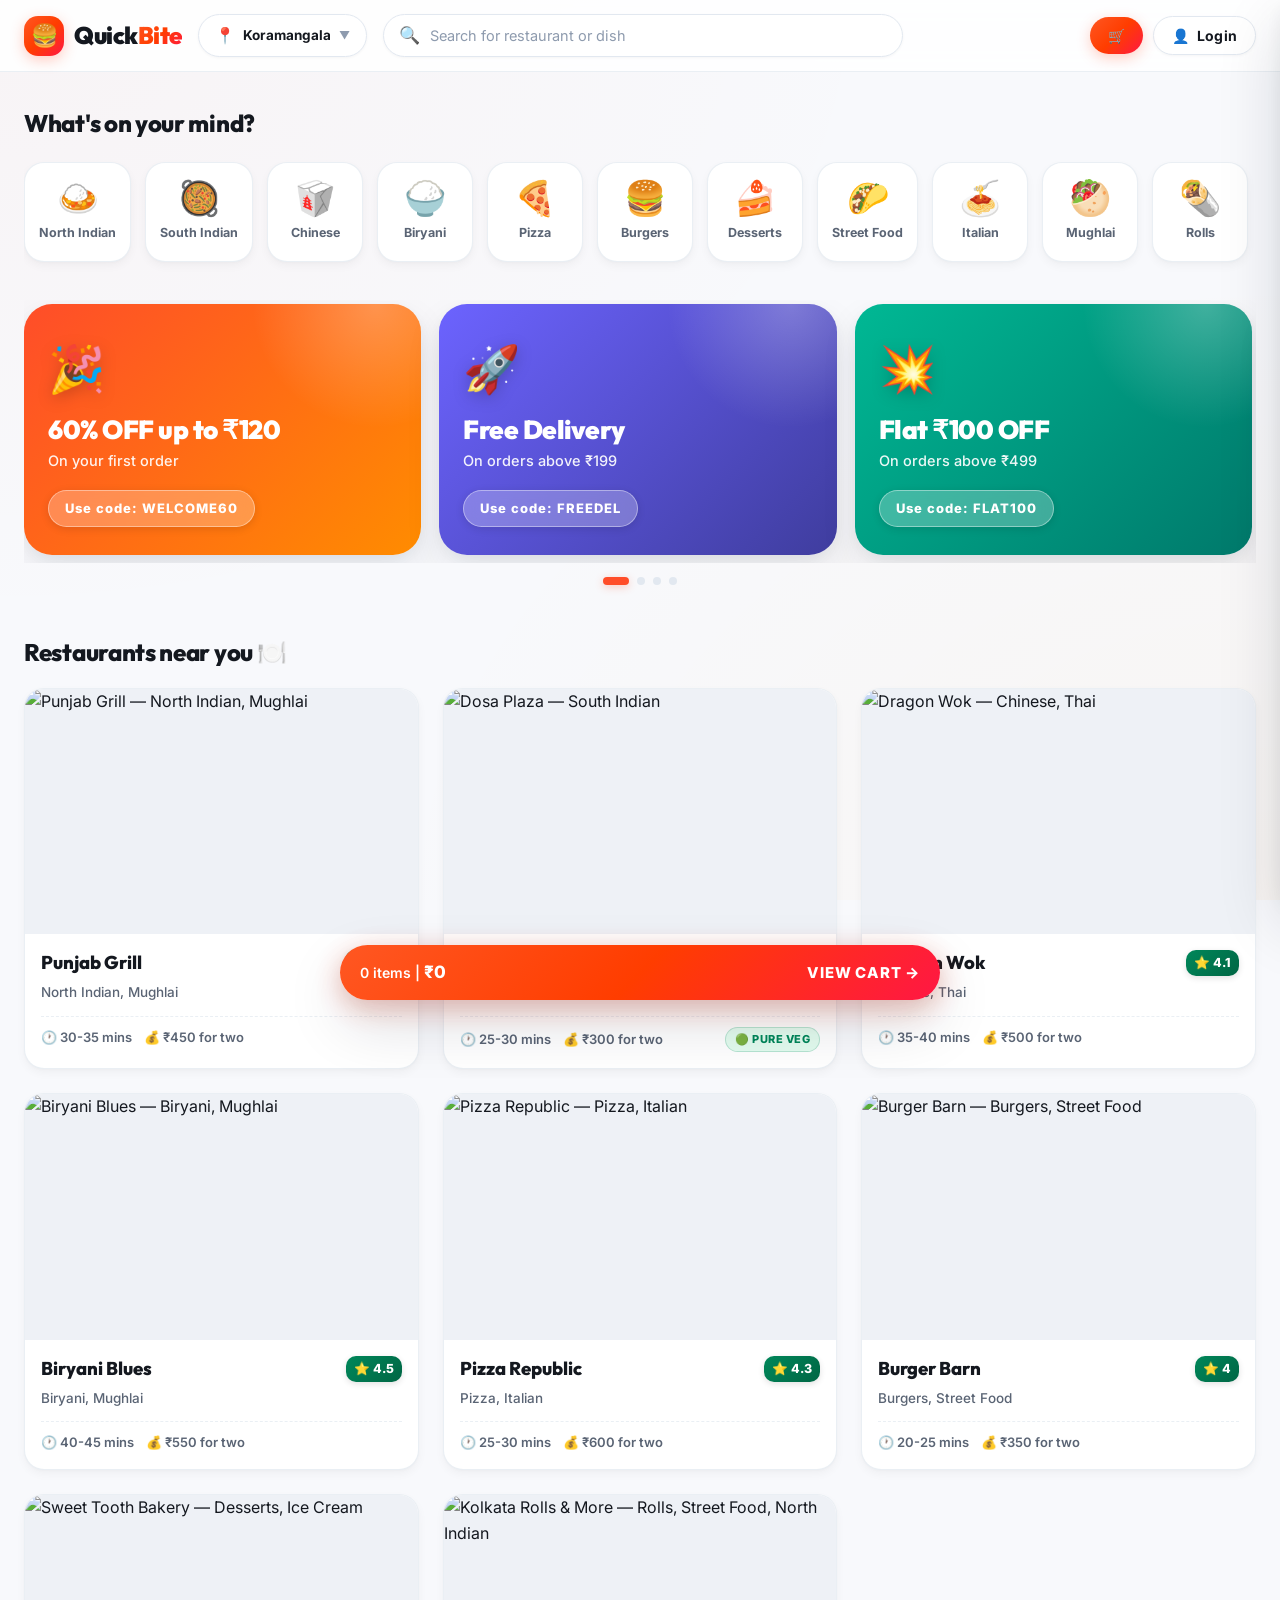
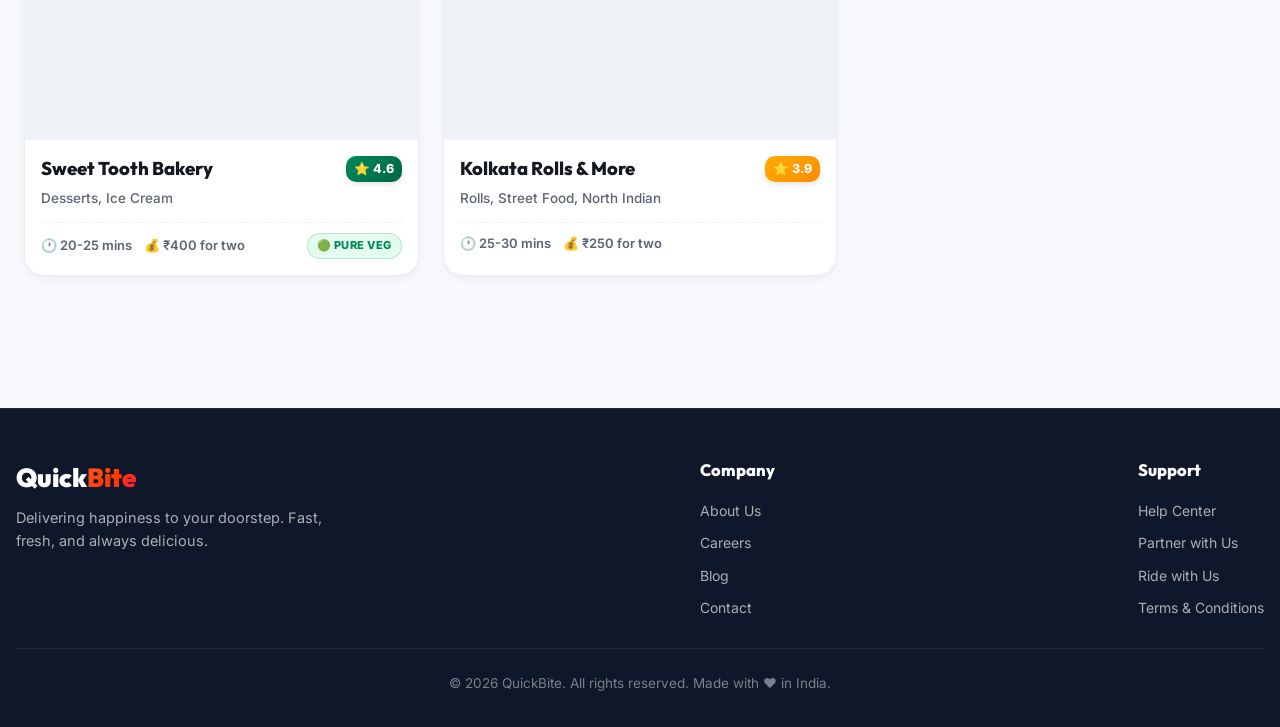
==== commit 3b4b2fea: "feat: initialize QuickBite application with semantic HTML structure and modular view sections" ====
--- a/QuickBite/index.html
+++ b/QuickBite/index.html
@@ -113,20 +113,23 @@
 
         <!-- Filter Bar -->
         <div class="filter-bar" id="filter-bar" role="toolbar" aria-label="Filter options">
-          <button class="filter-chip" id="filter-sort" aria-label="Sort">
-            <select id="sort-select" aria-label="Sort by">
+          <div class="sort-select-wrapper" id="sort-wrapper">
+            <span class="sort-icon">↕️</span>
+            <select class="custom-sort-select" id="sort-select" aria-label="Sort restaurants">
               <option value="relevance">Sort: Relevance</option>
               <option value="rating">Rating: High to Low</option>
               <option value="delivery">Delivery Time</option>
               <option value="cost-low">Cost: Low to High</option>
               <option value="cost-high">Cost: High to Low</option>
             </select>
-          </button>
-          <button class="filter-chip" id="filter-veg" data-filter="veg">🟢 Pure Veg</button>
-          <button class="filter-chip" id="filter-rating" data-filter="rating">⭐ Rating 4.0+</button>
-          <button class="filter-chip" id="filter-price-low" data-filter="price-low">₹ Under 300</button>
-          <button class="filter-chip" id="filter-price-mid" data-filter="price-mid">₹₹ 300-600</button>
-          <button class="filter-chip" id="filter-time" data-filter="time">⚡ Under 30 min</button>
+            <span class="sort-chevron">▼</span>
+          </div>
+          <button class="filter-chip" id="filter-veg" data-filter="veg">🌿 Pure Veg</button>
+          <button class="filter-chip" id="filter-rating" data-filter="rating">⭐ 4.0+ Rating</button>
+          <button class="filter-chip" id="filter-price-low" data-filter="price-low">🏷️ Under ₹300</button>
+          <button class="filter-chip" id="filter-price-mid" data-filter="price-mid">💰 ₹300 - ₹600</button>
+          <button class="filter-chip" id="filter-time" data-filter="time">⚡ Under 30 mins</button>
+          <button class="filter-chip clear-filters hidden" id="filter-clear">✕ Clear Filters</button>
         </div>
 
         <!-- Restaurant Grid -->
@@ -267,6 +270,10 @@
     <div class="cart-items-list" id="cart-items-list">
       <!-- Cart items or empty state — populated by JS -->
     </div>
+    <div class="cart-coupon-box hidden" id="cart-coupon-box">
+      <input type="text" class="cart-coupon-input" id="cart-coupon-input" placeholder="Enter coupon code (e.g. FLAT100)">
+      <button class="cart-coupon-btn" id="cart-coupon-btn" type="button">Apply</button>
+    </div>
     <div class="cart-bill hidden" id="cart-bill">
       <h3 class="cart-bill-title">Bill Details</h3>
       <div class="cart-bill-row">
--- a/QuickBite/style.css
+++ b/QuickBite/style.css
@@ -1,38 +1,58 @@
 /* ============================================================
-   QuickBite — Design System & Styles
-   Mobile-first, responsive food delivery app
+   QuickBite — Luxury Design System & Premium UI Styles
+   Next-Generation Food Delivery Experience
    ============================================================ */
 
 /* ---------- Google Fonts ---------- */
-@import url('https://fonts.googleapis.com/css2?family=Inter:wght@400;500;600;700&family=Outfit:wght@500;600;700;800&display=swap');
+@import url('https://fonts.googleapis.com/css2?family=Inter:wght@300;400;500;600;700;800&family=Outfit:wght@500;600;700;800;900&display=swap');
 
 /* ---------- CSS Custom Properties ---------- */
 :root {
-  /* Colors */
+  /* Brand Gradients & Colors */
   --primary: #FF4D29;
-  --primary-dark: #E63E1C;
-  --primary-light: #FFF0ED;
-  --accent: #FF8C00;
-  --accent-light: #FFF4E5;
-  --bg: #F5F5F5;
-  --card: #FFFFFF;
-  --text: #1E1E1E;
-  --text-secondary: #6B6B6B;
-  --text-muted: #9E9E9E;
-  --veg: #0F8A0F;
-  --nonveg: #E23744;
-  --star: #FFB800;
-  --border: #E8E8E8;
+  --primary-hover: #E63E1C;
+  --primary-gradient: linear-gradient(135deg, #FF5722 0%, #FF3D00 50%, #FF1744 100%);
+  --primary-soft: rgba(255, 77, 41, 0.08);
+  --primary-glow: rgba(255, 77, 41, 0.28);
+  
+  --accent-orange: #FF8C00;
+  --accent-gradient: linear-gradient(135deg, #FFA000 0%, #FF6F00 100%);
+  
+  --bg: #F8F9FC;
+  --bg-secondary: #EEF1F6;
+  --surface: #FFFFFF;
+  --surface-glass: rgba(255, 255, 255, 0.82);
+  --surface-glass-card: rgba(255, 255, 255, 0.92);
+  
+  --text-main: #14181F;
+  --text-secondary: #5A6474;
+  --text-muted: #8E9BAE;
+  
+  --veg: #00875A;
+  --veg-bg: #E3FCEF;
+  --nonveg: #DE350B;
+  --nonveg-bg: #FFEBE6;
+  --star-gold: #FFAB00;
   --success: #00B894;
-  --overlay: rgba(0, 0, 0, 0.55);
-  --shadow-sm: 0 1px 3px rgba(0,0,0,0.08);
-  --shadow-md: 0 4px 12px rgba(0,0,0,0.1);
-  --shadow-lg: 0 8px 30px rgba(0,0,0,0.12);
-  --shadow-xl: 0 20px 60px rgba(0,0,0,0.15);
+  --success-bg: #E6FFFA;
+  
+  --border: #E2E8F0;
+  --border-light: rgba(226, 232, 240, 0.7);
+  --border-glass: rgba(255, 255, 255, 0.6);
+  
+  --overlay: rgba(15, 23, 42, 0.65);
+  
+  /* Luxury Shadows */
+  --shadow-xs: 0 1px 3px rgba(0, 0, 0, 0.04);
+  --shadow-sm: 0 4px 10px rgba(0, 0, 0, 0.04), 0 1px 3px rgba(0, 0, 0, 0.02);
+  --shadow-md: 0 8px 24px rgba(15, 23, 42, 0.06), 0 2px 6px rgba(15, 23, 42, 0.03);
+  --shadow-lg: 0 16px 36px rgba(15, 23, 42, 0.09), 0 4px 12px rgba(15, 23, 42, 0.04);
+  --shadow-xl: 0 24px 60px rgba(15, 23, 42, 0.14), 0 8px 20px rgba(15, 23, 42, 0.06);
+  --shadow-glow: 0 8px 25px rgba(255, 77, 41, 0.35);
 
   /* Typography */
-  --font-heading: 'Outfit', sans-serif;
-  --font-body: 'Inter', sans-serif;
+  --font-heading: 'Outfit', -apple-system, BlinkMacSystemFont, 'Segoe UI', Roboto, sans-serif;
+  --font-body: 'Inter', -apple-system, BlinkMacSystemFont, 'Segoe UI', Roboto, sans-serif;
 
   /* Spacing */
   --gap-xs: 4px;
@@ -43,19 +63,21 @@
   --gap-2xl: 48px;
 
   /* Borders */
-  --radius-sm: 8px;
-  --radius-md: 12px;
-  --radius-lg: 16px;
-  --radius-xl: 24px;
+  --radius-xs: 6px;
+  --radius-sm: 10px;
+  --radius-md: 14px;
+  --radius-lg: 20px;
+  --radius-xl: 28px;
   --radius-full: 9999px;
 
   /* Layout */
   --max-width: 1320px;
-  --header-height: 64px;
+  --header-height: 72px;
 
   /* Transitions */
-  --ease: cubic-bezier(0.4, 0, 0.2, 1);
-  --duration: 0.25s;
+  --ease: cubic-bezier(0.16, 1, 0.3, 1);
+  --ease-bounce: cubic-bezier(0.34, 1.56, 0.64, 1);
+  --duration: 0.28s;
 }
 
 /* ---------- Reset & Base ---------- */
@@ -72,8 +94,12 @@
 
 body {
   font-family: var(--font-body);
-  background: var(--bg);
-  color: var(--text);
+  background-color: var(--bg);
+  background-image: 
+    radial-gradient(at 0% 0%, rgba(255, 77, 41, 0.03) 0px, transparent 50%),
+    radial-gradient(at 100% 100%, rgba(255, 140, 0, 0.04) 0px, transparent 50%);
+  background-attachment: fixed;
+  color: var(--text-main);
   line-height: 1.6;
   min-height: 100vh;
   overflow-x: hidden;
@@ -108,7 +134,7 @@
   list-style: none;
 }
 
-/* Focus states for accessibility */
+/* Focus styling */
 :focus-visible {
   outline: 2px solid var(--primary);
   outline-offset: 2px;
@@ -142,22 +168,24 @@
 .veg-badge {
   display: inline-flex;
   align-items: center;
-  gap: 4px;
+  gap: 6px;
   font-size: 11px;
-  font-weight: 600;
+  font-weight: 700;
   text-transform: uppercase;
-  letter-spacing: 0.5px;
+  letter-spacing: 0.6px;
 }
 
 .veg-dot {
-  width: 14px;
-  height: 14px;
+  width: 15px;
+  height: 15px;
   border: 2px solid var(--veg);
-  border-radius: 2px;
+  background: #FFFFFF;
+  border-radius: 4px;
   display: flex;
   align-items: center;
   justify-content: center;
   flex-shrink: 0;
+  box-shadow: 0 1px 3px rgba(0, 135, 90, 0.2);
 }
 
 .veg-dot::after {
@@ -170,6 +198,7 @@
 
 .veg-dot.nonveg {
   border-color: var(--nonveg);
+  box-shadow: 0 1px 3px rgba(222, 53, 11, 0.2);
 }
 
 .veg-dot.nonveg::after {
@@ -177,20 +206,24 @@
 }
 
 /* ============================================================
-   HEADER
+   HEADER (Glassmorphism & High-End Visuals)
    ============================================================ */
 .header {
   position: sticky;
   top: 0;
   z-index: 100;
-  background: var(--card);
-  box-shadow: var(--shadow-sm);
+  background: rgba(255, 255, 255, 0.85);
+  backdrop-filter: blur(16px);
+  -webkit-backdrop-filter: blur(16px);
+  border-bottom: 1px solid var(--border-light);
   height: var(--header-height);
-  transition: box-shadow var(--duration) var(--ease);
+  transition: all var(--duration) var(--ease);
 }
 
 .header.scrolled {
+  background: rgba(255, 255, 255, 0.94);
   box-shadow: var(--shadow-md);
+  border-bottom-color: transparent;
 }
 
 .header-inner {
@@ -204,112 +237,148 @@
 .logo {
   display: flex;
   align-items: center;
-  gap: var(--gap-sm);
+  gap: 10px;
   flex-shrink: 0;
   cursor: pointer;
+  user-select: none;
+  transition: transform var(--duration) var(--ease);
+}
+
+.logo:hover {
+  transform: scale(1.03);
 }
 
 .logo-icon {
-  width: 36px;
-  height: 36px;
-  background: var(--primary);
-  border-radius: var(--radius-sm);
+  width: 40px;
+  height: 40px;
+  background: var(--primary-gradient);
+  border-radius: var(--radius-md);
   display: flex;
   align-items: center;
   justify-content: center;
-  font-size: 20px;
+  font-size: 22px;
+  box-shadow: 0 4px 14px var(--primary-glow);
+  transition: transform var(--duration) var(--ease-bounce);
+}
+
+.logo:hover .logo-icon {
+  transform: rotate(-8deg) scale(1.08);
 }
 
 .logo-text {
   font-family: var(--font-heading);
-  font-weight: 800;
-  font-size: 22px;
-  color: var(--text);
+  font-weight: 900;
+  font-size: 24px;
+  letter-spacing: -0.5px;
+  color: var(--text-main);
 }
 
 .logo-text span {
-  color: var(--primary);
+  background: var(--primary-gradient);
+  -webkit-background-clip: text;
+  -webkit-text-fill-color: transparent;
 }
 
 /* Location selector */
 .location-selector {
   display: flex;
   align-items: center;
-  gap: 6px;
-  padding: 6px 12px;
+  gap: 8px;
+  padding: 8px 16px;
+  background: var(--surface);
+  border: 1px solid var(--border);
   border-radius: var(--radius-full);
   cursor: pointer;
-  transition: background var(--duration) var(--ease);
+  transition: all var(--duration) var(--ease);
   flex-shrink: 0;
-  max-width: 200px;
+  max-width: 220px;
+  box-shadow: var(--shadow-xs);
 }
 
 .location-selector:hover {
-  background: var(--primary-light);
+  border-color: var(--primary);
+  background: var(--primary-soft);
+  box-shadow: 0 2px 10px var(--primary-soft);
 }
 
 .location-selector .loc-icon {
   color: var(--primary);
-  font-size: 18px;
+  font-size: 16px;
   flex-shrink: 0;
 }
 
 .location-selector .loc-text {
-  font-size: 14px;
-  font-weight: 600;
+  font-size: 13.5px;
+  font-weight: 700;
+  color: var(--text-main);
   white-space: nowrap;
   overflow: hidden;
   text-overflow: ellipsis;
 }
 
 .location-selector .loc-chevron {
-  font-size: 12px;
-  color: var(--text-secondary);
-  flex-shrink: 0;
-}
-
-/* Search bar (header) */
+  font-size: 11px;
+  color: var(--text-muted);
+  transition: transform var(--duration) var(--ease);
+}
+
+.location-selector:hover .loc-chevron {
+  color: var(--primary);
+}
+
+/* Search bar (Header Desktop) */
 .header-search {
   flex: 1;
   max-width: 520px;
   position: relative;
-  display: none; /* shown at 768px+ */
+  display: none; /* Shown at 768px+ */
 }
 
 .header-search input {
   width: 100%;
-  padding: 10px 16px 10px 42px;
-  border: 2px solid var(--border);
+  padding: 12px 18px 12px 46px;
+  border: 1.5px solid var(--border);
   border-radius: var(--radius-full);
-  font-size: 14px;
-  background: var(--bg);
-  transition: border-color var(--duration) var(--ease), box-shadow var(--duration) var(--ease);
+  font-size: 14.5px;
+  font-weight: 500;
+  background: #FFFFFF;
+  color: var(--text-main);
+  box-shadow: var(--shadow-xs);
+  transition: all var(--duration) var(--ease);
 }
 
 .header-search input:focus {
   border-color: var(--primary);
-  box-shadow: 0 0 0 3px var(--primary-light);
+  box-shadow: 0 0 0 4px var(--primary-soft), var(--shadow-sm);
+  background: #FFFFFF;
 }
 
 .header-search input::placeholder {
   color: var(--text-muted);
+  font-weight: 400;
 }
 
 .header-search .search-icon {
   position: absolute;
-  left: 14px;
+  left: 16px;
   top: 50%;
   transform: translateY(-50%);
   color: var(--text-muted);
-  font-size: 16px;
+  font-size: 17px;
   pointer-events: none;
+  transition: color var(--duration) var(--ease);
+}
+
+.header-search input:focus + .search-icon,
+.header-search:focus-within .search-icon {
+  color: var(--primary);
 }
 
 /* Header actions */
 .header-actions {
   display: flex;
   align-items: center;
-  gap: var(--gap-sm);
+  gap: 10px;
   margin-left: auto;
   flex-shrink: 0;
 }
@@ -317,68 +386,84 @@
 .header-btn {
   display: flex;
   align-items: center;
-  gap: 6px;
-  padding: 8px 14px;
+  gap: 8px;
+  padding: 10px 18px;
   border-radius: var(--radius-full);
   font-size: 14px;
-  font-weight: 600;
+  font-weight: 700;
+  letter-spacing: 0.2px;
   transition: all var(--duration) var(--ease);
   white-space: nowrap;
 }
 
 .cart-btn {
   position: relative;
-  background: var(--primary);
-  color: white;
+  background: var(--primary-gradient);
+  color: #FFFFFF;
+  box-shadow: 0 4px 14px var(--primary-glow);
 }
 
 .cart-btn:hover {
-  background: var(--primary-dark);
-  transform: scale(1.03);
+  transform: translateY(-2px);
+  box-shadow: 0 6px 20px rgba(255, 77, 41, 0.45);
+}
+
+.cart-btn:active {
+  transform: translateY(0);
 }
 
 .cart-badge {
   position: absolute;
   top: -4px;
   right: -4px;
-  width: 20px;
-  height: 20px;
-  background: var(--accent);
-  color: white;
-  font-size: 11px;
-  font-weight: 700;
-  border-radius: 50%;
+  min-width: 22px;
+  height: 22px;
+  padding: 0 6px;
+  background: var(--accent-orange);
+  color: #FFFFFF;
+  font-size: 11.5px;
+  font-weight: 800;
+  border-radius: var(--radius-full);
   display: flex;
   align-items: center;
   justify-content: center;
-  border: 2px solid var(--card);
+  border: 2px solid #FFFFFF;
+  box-shadow: 0 2px 6px rgba(0,0,0,0.18);
   transition: transform var(--duration) var(--ease);
 }
 
 .cart-badge.bump {
-  animation: badgeBump 0.3s var(--ease);
+  animation: badgeBump 0.35s var(--ease-bounce);
 }
 
 @keyframes badgeBump {
   0%, 100% { transform: scale(1); }
-  50% { transform: scale(1.3); }
+  50% { transform: scale(1.35) rotate(5deg); }
 }
 
 .login-btn {
-  border: 2px solid var(--border);
-  color: var(--text);
+  background: #FFFFFF;
+  border: 1.5px solid var(--border);
+  color: var(--text-main);
+  box-shadow: var(--shadow-xs);
 }
 
 .login-btn:hover {
   border-color: var(--primary);
   color: var(--primary);
-  background: var(--primary-light);
+  background: var(--primary-soft);
+  transform: translateY(-1px);
 }
 
 .user-btn {
-  border: 2px solid var(--primary);
+  background: var(--primary-soft);
+  border: 1.5px solid rgba(255, 77, 41, 0.3);
   color: var(--primary);
-  background: var(--primary-light);
+}
+
+.user-btn:hover {
+  background: rgba(255, 77, 41, 0.15);
+  border-color: var(--primary);
 }
 
 .login-btn .btn-text,
@@ -386,31 +471,34 @@
   display: none;
 }
 
-/* Mobile search bar (below header) */
+/* Mobile search bar (Below header) */
 .mobile-search {
   display: block;
-  padding: 10px var(--gap-md);
-  background: var(--card);
-  border-bottom: 1px solid var(--border);
+  padding: 12px var(--gap-md);
+  background: rgba(255, 255, 255, 0.95);
+  border-bottom: 1px solid var(--border-light);
+  backdrop-filter: blur(8px);
 }
 
 .mobile-search input {
   width: 100%;
-  padding: 12px 16px 12px 42px;
-  border: 2px solid var(--border);
+  padding: 13px 18px 13px 44px;
+  border: 1.5px solid var(--border);
   border-radius: var(--radius-full);
   font-size: 15px;
-  background: var(--bg);
-  transition: border-color var(--duration) var(--ease);
+  background: #FFFFFF;
+  box-shadow: var(--shadow-xs);
+  transition: all var(--duration) var(--ease);
 }
 
 .mobile-search input:focus {
   border-color: var(--primary);
+  box-shadow: 0 0 0 3px var(--primary-soft);
 }
 
 .mobile-search .search-icon {
   position: absolute;
-  left: 30px;
+  left: 16px;
   top: 50%;
   transform: translateY(-50%);
   color: var(--text-muted);
@@ -421,67 +509,69 @@
   position: relative;
 }
 
-/* Location Dropdown */
+/* Location Dropdown Modal/Menu */
 .location-dropdown {
   position: absolute;
-  top: calc(var(--header-height) + 4px);
+  top: calc(var(--header-height) + 6px);
   left: var(--gap-md);
-  background: var(--card);
-  border-radius: var(--radius-md);
-  box-shadow: var(--shadow-lg);
-  border: 1px solid var(--border);
-  min-width: 280px;
-  max-height: 400px;
+  background: rgba(255, 255, 255, 0.96);
+  backdrop-filter: blur(20px);
+  border-radius: var(--radius-lg);
+  box-shadow: var(--shadow-xl);
+  border: 1px solid var(--border-glass);
+  min-width: 300px;
+  max-height: 420px;
   overflow-y: auto;
   z-index: 200;
   opacity: 0;
-  transform: translateY(-8px);
+  transform: translateY(-10px) scale(0.97);
   pointer-events: none;
-  transition: all var(--duration) var(--ease);
+  transition: all var(--duration) var(--ease-bounce);
 }
 
 .location-dropdown.open {
   opacity: 1;
-  transform: translateY(0);
+  transform: translateY(0) scale(1);
   pointer-events: all;
 }
 
 .location-dropdown .dropdown-header {
-  padding: 14px 16px;
+  padding: 16px 20px;
   font-family: var(--font-heading);
+  font-weight: 800;
+  font-size: 16px;
+  border-bottom: 1px solid var(--border-light);
+  color: var(--text-main);
+}
+
+.location-dropdown .geo-btn {
+  display: flex;
+  align-items: center;
+  gap: 10px;
+  width: 100%;
+  padding: 14px 20px;
+  font-size: 14px;
   font-weight: 700;
-  font-size: 16px;
-  border-bottom: 1px solid var(--border);
-  color: var(--text);
-}
-
-.location-dropdown .geo-btn {
-  display: flex;
-  align-items: center;
-  gap: 8px;
-  width: 100%;
-  padding: 12px 16px;
-  font-size: 14px;
-  font-weight: 600;
   color: var(--primary);
-  border-bottom: 1px solid var(--border);
+  background: var(--primary-soft);
+  border-bottom: 1px solid var(--border-light);
   transition: background var(--duration) var(--ease);
 }
 
 .location-dropdown .geo-btn:hover {
-  background: var(--primary-light);
+  background: rgba(255, 77, 41, 0.15);
 }
 
 .location-dropdown .city-group {
-  padding: 8px 0;
+  padding: 10px 0;
 }
 
 .location-dropdown .city-name {
-  padding: 6px 16px;
-  font-size: 12px;
-  font-weight: 700;
+  padding: 6px 20px;
+  font-size: 11px;
+  font-weight: 800;
   text-transform: uppercase;
-  letter-spacing: 1px;
+  letter-spacing: 1.2px;
   color: var(--text-muted);
 }
 
@@ -489,51 +579,63 @@
   display: block;
   width: 100%;
   text-align: left;
-  padding: 10px 16px 10px 28px;
+  padding: 10px 20px 10px 32px;
   font-size: 14px;
-  color: var(--text);
-  transition: background var(--duration) var(--ease);
+  font-weight: 500;
+  color: var(--text-main);
+  transition: all var(--duration) var(--ease);
 }
 
 .location-dropdown .area-btn:hover {
-  background: var(--primary-light);
+  background: var(--primary-soft);
   color: var(--primary);
+  font-weight: 600;
+  padding-left: 36px;
 }
 
 /* ============================================================
-   HOME VIEW
+   VIEWS & SECTIONS
    ============================================================ */
 .view {
   display: none;
-  padding-bottom: 80px;
+  padding-bottom: 100px;
+  animation: viewFadeIn 0.35s var(--ease);
 }
 
 .view.active {
   display: block;
 }
 
-/* Section titles */
+@keyframes viewFadeIn {
+  from { opacity: 0; transform: translateY(12px); }
+  to { opacity: 1; transform: translateY(0); }
+}
+
 .section-title {
   font-family: var(--font-heading);
-  font-weight: 700;
-  font-size: 22px;
-  color: var(--text);
+  font-weight: 800;
+  font-size: 24px;
+  letter-spacing: -0.3px;
+  color: var(--text-main);
   margin-bottom: var(--gap-md);
+  display: flex;
+  align-items: center;
+  gap: 8px;
 }
 
 /* ---------- Cuisine Categories ---------- */
 .categories-section {
-  padding: var(--gap-lg) 0;
+  padding: var(--gap-xl) 0 var(--gap-md);
 }
 
 .categories-scroll {
   display: flex;
-  gap: var(--gap-md);
+  gap: 14px;
   overflow-x: auto;
   scroll-snap-type: x mandatory;
   -webkit-overflow-scrolling: touch;
   scrollbar-width: none;
-  padding-bottom: var(--gap-sm);
+  padding: 4px 4px 14px;
 }
 
 .categories-scroll::-webkit-scrollbar {
@@ -544,37 +646,46 @@
   display: flex;
   flex-direction: column;
   align-items: center;
-  gap: var(--gap-sm);
-  min-width: 80px;
-  padding: var(--gap-md);
-  background: var(--card);
+  justify-content: center;
+  gap: 8px;
+  min-width: 88px;
+  padding: 16px 12px;
+  background: #FFFFFF;
   border-radius: var(--radius-lg);
   scroll-snap-align: start;
   cursor: pointer;
-  transition: all var(--duration) var(--ease);
-  border: 2px solid transparent;
+  transition: all var(--duration) var(--ease-bounce);
+  border: 1.5px solid var(--border-light);
+  box-shadow: var(--shadow-sm);
   flex-shrink: 0;
+  user-select: none;
 }
 
 .category-chip:hover {
-  transform: translateY(-2px);
+  transform: translateY(-4px);
   box-shadow: var(--shadow-md);
-  border-color: var(--primary-light);
+  border-color: rgba(255, 77, 41, 0.4);
+}
+
+.category-chip:hover .cat-icon {
+  transform: scale(1.15) rotate(6deg);
 }
 
 .category-chip.active {
   border-color: var(--primary);
-  background: var(--primary-light);
+  background: var(--primary-soft);
+  box-shadow: 0 4px 16px var(--primary-soft);
 }
 
 .category-chip .cat-icon {
-  font-size: 32px;
+  font-size: 34px;
   line-height: 1;
+  transition: transform var(--duration) var(--ease-bounce);
 }
 
 .category-chip .cat-name {
-  font-size: 12px;
-  font-weight: 600;
+  font-size: 12.5px;
+  font-weight: 700;
   text-align: center;
   color: var(--text-secondary);
   white-space: nowrap;
@@ -586,7 +697,7 @@
 
 /* ---------- Promo Carousel ---------- */
 .promo-section {
-  padding: var(--gap-md) 0 var(--gap-lg);
+  padding: var(--gap-sm) 0 var(--gap-xl);
 }
 
 .promo-carousel-wrapper {
@@ -597,9 +708,10 @@
   display: flex;
   overflow-x: auto;
   scroll-snap-type: x mandatory;
-  gap: var(--gap-md);
+  gap: 18px;
   scrollbar-width: none;
   -webkit-overflow-scrolling: touch;
+  padding: 4px 2px 8px;
 }
 
 .promo-carousel::-webkit-scrollbar {
@@ -607,109 +719,144 @@
 }
 
 .promo-card {
-  min-width: calc(100% - 32px);
+  min-width: calc(100% - 24px);
   scroll-snap-align: start;
-  padding: var(--gap-xl) var(--gap-lg);
-  border-radius: var(--radius-lg);
-  color: white;
+  padding: 28px 24px;
+  border-radius: var(--radius-xl);
+  color: #FFFFFF;
   position: relative;
   overflow: hidden;
   flex-shrink: 0;
   cursor: pointer;
-  transition: transform var(--duration) var(--ease);
+  box-shadow: var(--shadow-lg);
+  transition: all var(--duration) var(--ease);
+}
+
+.promo-card::before {
+  content: '';
+  position: absolute;
+  top: -50%;
+  right: -20%;
+  width: 250px;
+  height: 250px;
+  background: radial-gradient(circle, rgba(255, 255, 255, 0.25) 0%, transparent 70%);
+  border-radius: 50%;
+  pointer-events: none;
 }
 
 .promo-card:hover {
-  transform: scale(1.01);
+  transform: translateY(-3px) scale(1.008);
+  box-shadow: var(--shadow-xl);
 }
 
 .promo-card .promo-emoji {
-  font-size: 48px;
-  margin-bottom: var(--gap-sm);
+  font-size: 46px;
+  margin-bottom: 8px;
+  display: inline-block;
+  filter: drop-shadow(0 4px 8px rgba(0,0,0,0.2));
 }
 
 .promo-card .promo-title {
   font-family: var(--font-heading);
-  font-weight: 800;
-  font-size: 24px;
+  font-weight: 900;
+  font-size: 26px;
   line-height: 1.2;
   margin-bottom: 4px;
+  letter-spacing: -0.5px;
 }
 
 .promo-card .promo-subtitle {
-  font-size: 14px;
-  opacity: 0.9;
-  margin-bottom: var(--gap-md);
+  font-size: 14.5px;
+  font-weight: 500;
+  opacity: 0.92;
+  margin-bottom: 18px;
 }
 
 .promo-card .promo-code {
-  display: inline-block;
-  padding: 6px 14px;
-  background: rgba(255,255,255,0.25);
+  display: inline-flex;
+  align-items: center;
+  gap: 8px;
+  padding: 7px 16px;
+  background: rgba(255, 255, 255, 0.25);
+  border: 1px solid rgba(255, 255, 255, 0.4);
   border-radius: var(--radius-full);
   font-size: 13px;
-  font-weight: 700;
+  font-weight: 800;
   letter-spacing: 1px;
-  backdrop-filter: blur(8px);
+  backdrop-filter: blur(10px);
+  -webkit-backdrop-filter: blur(10px);
+  box-shadow: 0 2px 8px rgba(0,0,0,0.12);
+  transition: all var(--duration) var(--ease);
+}
+
+.promo-card .promo-code:hover {
+  background: rgba(255, 255, 255, 0.38);
+  transform: scale(1.04);
 }
 
 .promo-dots {
   display: flex;
   justify-content: center;
+  align-items: center;
   gap: 8px;
-  margin-top: var(--gap-md);
+  margin-top: 14px;
 }
 
 .promo-dot {
   width: 8px;
   height: 8px;
-  border-radius: 50%;
+  border-radius: var(--radius-full);
   background: var(--border);
   cursor: pointer;
   transition: all var(--duration) var(--ease);
 }
 
 .promo-dot.active {
-  width: 24px;
-  border-radius: 4px;
+  width: 26px;
   background: var(--primary);
-}
-
-/* ---------- Restaurant Grid ---------- */
+  box-shadow: 0 2px 8px var(--primary-glow);
+}
+
+/* ============================================================
+   RESTAURANT GRID & CARDS (Elevated & Visual Punch)
+   ============================================================ */
 .restaurants-section {
-  padding: var(--gap-lg) 0;
+  padding: var(--gap-md) 0 var(--gap-xl);
 }
 
 .restaurant-grid {
   display: grid;
   grid-template-columns: 1fr;
-  gap: var(--gap-md);
+  gap: 20px;
 }
 
 .restaurant-card {
-  background: var(--card);
+  background: #FFFFFF;
   border-radius: var(--radius-lg);
   overflow: hidden;
   cursor: pointer;
-  transition: all var(--duration) var(--ease);
+  transition: all 0.32s var(--ease);
   box-shadow: var(--shadow-sm);
+  border: 1px solid var(--border-light);
+  position: relative;
   opacity: 0;
-  transform: translateY(20px);
+  transform: translateY(24px);
 }
 
 .restaurant-card.visible {
   opacity: 1;
   transform: translateY(0);
-  transition: opacity 0.5s var(--ease), transform 0.5s var(--ease), box-shadow var(--duration) var(--ease);
+  transition: opacity 0.45s var(--ease), transform 0.45s var(--ease), box-shadow 0.3s var(--ease), border-color 0.3s var(--ease);
 }
 
 .restaurant-card:hover {
   box-shadow: var(--shadow-lg);
-  transform: translateY(-4px);
+  transform: translateY(-6px);
+  border-color: rgba(255, 77, 41, 0.25);
 }
 
 .restaurant-card.visible:hover {
-  transform: translateY(-4px);
+  transform: translateY(-6px);
 }
 
 .rest-card-img {
@@ -717,18 +864,63 @@
   width: 100%;
   aspect-ratio: 16/10;
   overflow: hidden;
-  background: #eee;
+  background: var(--bg-secondary);
 }
 
 .rest-card-img img {
   width: 100%;
   height: 100%;
   object-fit: cover;
-  transition: transform 0.4s var(--ease);
+  transition: transform 0.5s var(--ease);
 }
 
 .restaurant-card:hover .rest-card-img img {
-  transform: scale(1.05);
+  transform: scale(1.08);
+}
+
+/* Top badges on image */
+.card-top-badges {
+  position: absolute;
+  top: 12px;
+  left: 12px;
+  right: 12px;
+  display: flex;
+  justify-content: space-between;
+  align-items: center;
+  z-index: 2;
+}
+
+.card-discount-badge {
+  background: rgba(20, 24, 31, 0.75);
+  backdrop-filter: blur(8px);
+  color: #FFFFFF;
+  font-size: 11.5px;
+  font-weight: 800;
+  padding: 4px 10px;
+  border-radius: var(--radius-full);
+  border: 1px solid rgba(255,255,255,0.2);
+  display: inline-flex;
+  align-items: center;
+  gap: 4px;
+}
+
+.card-fav-btn {
+  width: 32px;
+  height: 32px;
+  border-radius: 50%;
+  background: rgba(255, 255, 255, 0.85);
+  backdrop-filter: blur(6px);
+  display: flex;
+  align-items: center;
+  justify-content: center;
+  font-size: 15px;
+  transition: all var(--duration) var(--ease);
+  box-shadow: 0 2px 6px rgba(0,0,0,0.15);
+}
+
+.card-fav-btn:hover {
+  transform: scale(1.15);
+  background: #FFFFFF;
 }
 
 .rest-card-img .offer-badge {
@@ -736,60 +928,65 @@
   bottom: 0;
   left: 0;
   right: 0;
-  padding: 8px 14px;
-  background: linear-gradient(transparent, rgba(0,0,0,0.7));
-  color: white;
+  padding: 16px 14px 8px;
+  background: linear-gradient(transparent, rgba(15, 23, 42, 0.85));
+  color: #FFFFFF;
   font-family: var(--font-heading);
-  font-weight: 700;
-  font-size: 15px;
+  font-weight: 800;
+  font-size: 14px;
+  letter-spacing: 0.3px;
 }
 
 .rest-card-body {
-  padding: var(--gap-md);
+  padding: 16px;
 }
 
 .rest-card-header {
   display: flex;
   justify-content: space-between;
   align-items: flex-start;
+  gap: 8px;
   margin-bottom: 6px;
 }
 
 .rest-card-name {
   font-family: var(--font-heading);
-  font-weight: 700;
-  font-size: 18px;
+  font-weight: 800;
+  font-size: 18.5px;
   line-height: 1.3;
+  color: var(--text-main);
 }
 
 .rest-card-rating {
-  display: flex;
+  display: inline-flex;
   align-items: center;
   gap: 4px;
   padding: 3px 8px;
   border-radius: var(--radius-sm);
-  font-size: 13px;
-  font-weight: 700;
-  color: white;
+  font-size: 12.5px;
+  font-weight: 800;
+  color: #FFFFFF;
   flex-shrink: 0;
+  box-shadow: 0 2px 6px rgba(0,0,0,0.12);
 }
 
 .rest-card-rating.high {
-  background: var(--veg);
+  background: linear-gradient(135deg, #00875A 0%, #006644 100%);
 }
 
 .rest-card-rating.medium {
-  background: var(--accent);
+  background: linear-gradient(135deg, #FFAB00 0%, #FF8B00 100%);
 }
 
 .rest-card-rating.low {
-  background: var(--nonveg);
+  background: linear-gradient(135deg, #DE350B 0%, #BF2600 100%);
 }
 
 .rest-card-cuisine {
-  font-size: 13px;
+  font-size: 13.5px;
+  font-weight: 500;
   color: var(--text-secondary);
-  margin-bottom: 8px;
+  margin-bottom: 12px;
   white-space: nowrap;
   overflow: hidden;
   text-overflow: ellipsis;
@@ -798,47 +995,216 @@
 .rest-card-meta {
   display: flex;
   align-items: center;
-  gap: var(--gap-md);
+  flex-wrap: wrap;
+  gap: 12px;
   font-size: 13px;
+  font-weight: 600;
   color: var(--text-secondary);
+  padding-top: 10px;
+  border-top: 1px dashed var(--border-light);
 }
 
 .rest-card-meta span {
-  display: flex;
-  align-items: center;
-  gap: 4px;
+  display: inline-flex;
+  align-items: center;
+  gap: 5px;
 }
 
 .pure-veg-tag {
   display: inline-flex;
   align-items: center;
   gap: 4px;
-  padding: 2px 8px;
-  background: #E8F5E9;
+  padding: 3px 9px;
+  background: var(--veg-bg);
   color: var(--veg);
+  border: 1px solid rgba(0, 135, 90, 0.2);
   border-radius: var(--radius-full);
   font-size: 11px;
-  font-weight: 700;
+  font-weight: 800;
   text-transform: uppercase;
   letter-spacing: 0.5px;
   margin-left: auto;
+}
+
+/* ============================================================
+   LISTING VIEW & LUXURY FILTER BAR (Fixes screenshot styling!)
+   ============================================================ */
+.listing-title {
+  font-family: var(--font-heading);
+  font-weight: 900;
+  font-size: 28px;
+  letter-spacing: -0.5px;
+  margin-top: 16px;
+  margin-bottom: 2px;
+}
+
+.listing-count {
+  font-size: 14px;
+  font-weight: 500;
+  color: var(--text-secondary);
+  margin-bottom: var(--gap-md);
+}
+
+/* Filter Bar Container */
+.filter-bar {
+  display: flex;
+  align-items: center;
+  gap: 10px;
+  padding: 12px 4px;
+  margin-bottom: 20px;
+  position: sticky;
+  top: var(--header-height);
+  z-index: 40;
+  background: rgba(248, 249, 252, 0.92);
+  backdrop-filter: blur(14px);
+  -webkit-backdrop-filter: blur(14px);
+  overflow-x: auto;
+  scrollbar-width: none;
+}
+
+.filter-bar::-webkit-scrollbar {
+  display: none;
+}
+
+/* Custom Sort Dropdown Container */
+.sort-select-wrapper {
+  position: relative;
+  display: inline-flex;
+  align-items: center;
+  background: #FFFFFF;
+  border: 1.5px solid var(--border);
+  border-radius: var(--radius-full);
+  box-shadow: var(--shadow-xs);
+  transition: all var(--duration) var(--ease);
+  cursor: pointer;
+  flex-shrink: 0;
+}
+
+.sort-select-wrapper:hover {
+  border-color: var(--primary);
+  background: var(--primary-soft);
+}
+
+.sort-select-wrapper .sort-icon {
+  position: absolute;
+  left: 14px;
+  pointer-events: none;
+  font-size: 14px;
+  color: var(--primary);
+}
+
+.sort-select-wrapper .sort-chevron {
+  position: absolute;
+  right: 14px;
+  pointer-events: none;
+  font-size: 11px;
+  color: var(--text-muted);
+  transition: transform var(--duration) var(--ease);
+}
+
+.sort-select-wrapper:hover .sort-chevron {
+  color: var(--primary);
+}
+
+/* Beautiful Bespoke Select (No Ugly Outline or Native Dropdown Artifacts) */
+.custom-sort-select {
+  appearance: none;
+  -webkit-appearance: none;
+  -moz-appearance: none;
+  background: transparent;
+  border: none;
+  outline: none;
+  padding: 9px 34px 9px 36px;
+  font-size: 13.5px;
+  font-weight: 700;
+  color: var(--text-main);
+  cursor: pointer;
+  font-family: inherit;
+}
+
+.custom-sort-select:focus {
+  outline: none;
+  box-shadow: none;
+}
+
+.custom-sort-select option {
+  background: #FFFFFF;
+  color: var(--text-main);
+  font-weight: 600;
+  padding: 10px;
+}
+
+/* Modern Filter Pill Buttons */
+.filter-chip {
+  display: inline-flex;
+  align-items: center;
+  gap: 7px;
+  padding: 9px 16px;
+  background: #FFFFFF;
+  border: 1.5px solid var(--border);
+  border-radius: var(--radius-full);
+  font-size: 13.5px;
+  font-weight: 700;
+  color: var(--text-main);
+  white-space: nowrap;
+  box-shadow: var(--shadow-xs);
+  transition: all var(--duration) var(--ease);
+  cursor: pointer;
+  flex-shrink: 0;
+  user-select: none;
+}
+
+.filter-chip:hover {
+  border-color: var(--primary);
+  color: var(--primary);
+  background: var(--primary-soft);
+  transform: translateY(-1px);
+}
+
+.filter-chip.active {
+  background: var(--primary-gradient);
+  border-color: transparent;
+  color: #FFFFFF;
+  box-shadow: 0 4px 12px var(--primary-glow);
+  transform: translateY(-1px);
+}
+
+.filter-chip.clear-filters {
+  background: #FFFFFF;
+  color: var(--nonveg);
+  border-color: rgba(222, 53, 11, 0.3);
+}
+
+.filter-chip.clear-filters:hover {
+  background: var(--nonveg-bg);
+  border-color: var(--nonveg);
 }
 
 /* Empty state */
 .empty-state {
   text-align: center;
   padding: var(--gap-2xl) var(--gap-md);
+  background: #FFFFFF;
+  border-radius: var(--radius-xl);
+  box-shadow: var(--shadow-sm);
+  margin-top: 10px;
 }
 
 .empty-state .empty-icon {
   font-size: 64px;
   margin-bottom: var(--gap-md);
+  animation: floatEmoji 3s ease-in-out infinite;
+}
+
+@keyframes floatEmoji {
+  0%, 100% { transform: translateY(0); }
+  50% { transform: translateY(-10px); }
 }
 
 .empty-state .empty-title {
   font-family: var(--font-heading);
-  font-weight: 700;
-  font-size: 20px;
+  font-weight: 800;
+  font-size: 22px;
   margin-bottom: var(--gap-sm);
 }
 
@@ -848,75 +1214,7 @@
 }
 
 /* ============================================================
-   LISTING VIEW (Filter bar)
-   ============================================================ */
-.filter-bar {
-  display: flex;
-  flex-wrap: wrap;
-  gap: var(--gap-sm);
-  padding: var(--gap-md) 0;
-  position: sticky;
-  top: var(--header-height);
-  z-index: 50;
-  background: var(--bg);
-}
-
-.filter-chip {
-  padding: 8px 16px;
-  border: 2px solid var(--border);
-  border-radius: var(--radius-full);
-  font-size: 13px;
-  font-weight: 600;
-  white-space: nowrap;
-  transition: all var(--duration) var(--ease);
-  background: var(--card);
-  color: var(--text);
-  cursor: pointer;
-  display: flex;
-  align-items: center;
-  gap: 6px;
-}
-
-.filter-chip:hover {
-  border-color: var(--primary);
-  color: var(--primary);
-}
-
-.filter-chip.active {
-  background: var(--primary);
-  border-color: var(--primary);
-  color: white;
-}
-
-.filter-chip select {
-  background: transparent;
-  border: none;
-  font-size: 13px;
-  font-weight: 600;
-  color: inherit;
-  cursor: pointer;
-  padding-right: 4px;
-}
-
-.filter-chip select option {
-  color: var(--text);
-}
-
-.listing-title {
-  font-family: var(--font-heading);
-  font-weight: 700;
-  font-size: 20px;
-  margin-bottom: 4px;
-}
-
-.listing-count {
-  font-size: 14px;
-  color: var(--text-secondary);
-  margin-bottom: var(--gap-md);
-}
-
-/* ============================================================
-   RESTAURANT DETAIL VIEW
+   RESTAURANT DETAIL VIEW (Cinematic & Clean)
    ============================================================ */
 .rest-detail-header {
   position: relative;
@@ -927,115 +1225,140 @@
   width: 100%;
   aspect-ratio: 21/9;
   object-fit: cover;
-  background: #eee;
+  background: #222;
+  filter: brightness(0.92);
 }
 
 .rest-detail-info {
-  padding: var(--gap-lg) var(--gap-md);
-  background: var(--card);
-  margin: -40px var(--gap-md) 0;
-  border-radius: var(--radius-lg);
+  padding: var(--gap-xl);
+  background: rgba(255, 255, 255, 0.94);
+  backdrop-filter: blur(16px);
+  -webkit-backdrop-filter: blur(16px);
+  margin: -50px auto 0;
+  border-radius: var(--radius-xl);
   position: relative;
-  box-shadow: var(--shadow-md);
+  box-shadow: var(--shadow-xl);
+  border: 1px solid var(--border-glass);
 }
 
 .rest-detail-name {
   font-family: var(--font-heading);
-  font-weight: 800;
-  font-size: 24px;
-  margin-bottom: 4px;
+  font-weight: 900;
+  font-size: 28px;
+  letter-spacing: -0.5px;
+  margin-bottom: 6px;
+  color: var(--text-main);
 }
 
 .rest-detail-cuisine {
   color: var(--text-secondary);
-  font-size: 14px;
-  margin-bottom: var(--gap-sm);
+  font-size: 15px;
+  font-weight: 500;
+  margin-bottom: 14px;
 }
 
 .rest-detail-meta {
   display: flex;
   flex-wrap: wrap;
-  gap: var(--gap-md);
+  gap: 18px;
   align-items: center;
 }
 
 .rest-meta-item {
   display: flex;
   align-items: center;
-  gap: 6px;
-  font-size: 14px;
-  font-weight: 600;
+  gap: 8px;
+  font-size: 14.5px;
+  font-weight: 700;
+  color: var(--text-main);
 }
 
 .rest-meta-item .meta-icon {
-  font-size: 16px;
+  font-size: 18px;
 }
 
 .rest-detail-address {
-  margin-top: var(--gap-sm);
-  font-size: 13px;
+  margin-top: 14px;
+  font-size: 13.5px;
+  font-weight: 500;
   color: var(--text-muted);
 }
 
 /* Back button */
 .back-btn {
   position: absolute;
-  top: 16px;
-  left: 16px;
+  top: 18px;
+  left: 18px;
   z-index: 10;
-  width: 40px;
-  height: 40px;
+  width: 44px;
+  height: 44px;
   border-radius: 50%;
-  background: rgba(255,255,255,0.9);
-  backdrop-filter: blur(8px);
+  background: rgba(255, 255, 255, 0.92);
+  backdrop-filter: blur(10px);
+  -webkit-backdrop-filter: blur(10px);
   display: flex;
   align-items: center;
   justify-content: center;
-  font-size: 20px;
+  font-size: 22px;
+  color: var(--text-main);
   box-shadow: var(--shadow-md);
-  transition: all var(--duration) var(--ease);
+  transition: all var(--duration) var(--ease-bounce);
 }
 
 .back-btn:hover {
-  background: white;
-  transform: scale(1.05);
+  background: #FFFFFF;
+  transform: scale(1.1);
+  box-shadow: var(--shadow-lg);
 }
 
 /* Menu */
 .menu-section {
-  padding: var(--gap-lg) 0;
+  padding: var(--gap-xl) 0;
 }
 
 .menu-category {
   margin-bottom: var(--gap-lg);
+  background: #FFFFFF;
+  border-radius: var(--radius-xl);
+  padding: 0 var(--gap-lg);
+  box-shadow: var(--shadow-sm);
+  border: 1px solid var(--border-light);
 }
 
 .menu-category-header {
   display: flex;
   justify-content: space-between;
   align-items: center;
-  padding: var(--gap-md) 0;
-  border-bottom: 2px solid var(--border);
+  padding: 20px 0;
+  border-bottom: 1.5px solid var(--border-light);
   cursor: pointer;
   user-select: none;
 }
 
+.menu-category.collapsed .menu-category-header {
+  border-bottom: none;
+}
+
 .menu-category-title {
   font-family: var(--font-heading);
-  font-weight: 700;
-  font-size: 18px;
+  font-weight: 800;
+  font-size: 20px;
+  color: var(--text-main);
 }
 
 .menu-category-count {
-  font-size: 14px;
+  font-size: 13.5px;
+  font-weight: 600;
   color: var(--text-muted);
-  margin-left: var(--gap-sm);
-  font-weight: 400;
+  margin-left: 8px;
   font-family: var(--font-body);
+  background: var(--bg);
+  padding: 3px 10px;
+  border-radius: var(--radius-full);
 }
 
 .menu-category-chevron {
-  font-size: 18px;
+  font-size: 16px;
   color: var(--text-muted);
   transition: transform var(--duration) var(--ease);
 }
@@ -1046,7 +1369,7 @@
 
 .menu-items-list {
   overflow: hidden;
-  transition: max-height 0.4s var(--ease);
+  transition: max-height 0.45s var(--ease);
 }
 
 .menu-category.collapsed .menu-items-list {
@@ -1056,10 +1379,10 @@
 /* Menu Item */
 .menu-item {
   display: flex;
-  gap: var(--gap-md);
-  padding: var(--gap-lg) 0;
-  border-bottom: 1px solid var(--border);
-  align-items: flex-start;
+  gap: var(--gap-lg);
+  padding: 22px 0;
+  border-bottom: 1px solid var(--border-light);
+  align-items: center;
 }
 
 .menu-item:last-child {
@@ -1072,14 +1395,17 @@
 }
 
 .menu-item-name {
-  font-weight: 600;
-  font-size: 16px;
-  margin: 4px 0;
+  font-family: var(--font-heading);
+  font-weight: 800;
+  font-size: 17px;
+  color: var(--text-main);
+  margin: 6px 0 4px;
 }
 
 .menu-item-price {
-  font-weight: 700;
-  font-size: 15px;
+  font-weight: 800;
+  font-size: 15.5px;
+  color: var(--text-main);
   margin-bottom: 6px;
 }
 
@@ -1095,42 +1421,52 @@
 
 .menu-item-img {
   position: relative;
-  width: 120px;
-  height: 100px;
+  width: 130px;
+  height: 110px;
   border-radius: var(--radius-md);
-  overflow: hidden;
+  overflow: visible;
   flex-shrink: 0;
-  background: #eee;
 }
 
 .menu-item-img img {
   width: 100%;
   height: 100%;
   object-fit: cover;
-}
-
-/* Add button */
+  border-radius: var(--radius-md);
+  box-shadow: var(--shadow-sm);
+  transition: transform 0.4s var(--ease);
+}
+
+.menu-item:hover .menu-item-img img {
+  transform: scale(1.04);
+}
+
+/* ADD Button */
 .add-btn {
   position: absolute;
   bottom: -12px;
   left: 50%;
   transform: translateX(-50%);
-  padding: 6px 28px;
-  background: var(--card);
+  padding: 8px 30px;
+  background: #FFFFFF;
   color: var(--primary);
-  border: 2px solid var(--primary);
+  border: 1.5px solid var(--primary);
   border-radius: var(--radius-sm);
-  font-weight: 700;
-  font-size: 14px;
+  font-weight: 800;
+  font-size: 13.5px;
   text-transform: uppercase;
-  letter-spacing: 0.5px;
-  transition: all var(--duration) var(--ease);
+  letter-spacing: 0.8px;
+  box-shadow: 0 4px 12px rgba(255, 77, 41, 0.2);
+  transition: all var(--duration) var(--ease-bounce);
   white-space: nowrap;
 }
 
 .add-btn:hover {
-  background: var(--primary);
-  color: white;
+  background: var(--primary-gradient);
+  color: #FFFFFF;
+  border-color: transparent;
+  transform: translateX(-50%) translateY(-2px);
+  box-shadow: 0 6px 16px var(--primary-glow);
 }
 
 /* Quantity stepper */
@@ -1141,18 +1477,18 @@
   transform: translateX(-50%);
   display: flex;
   align-items: center;
-  background: var(--primary);
+  background: var(--primary-gradient);
   border-radius: var(--radius-sm);
   overflow: hidden;
-  box-shadow: var(--shadow-md);
+  box-shadow: 0 4px 14px var(--primary-glow);
 }
 
 .qty-stepper button {
   width: 32px;
   height: 34px;
-  color: white;
+  color: #FFFFFF;
   font-size: 18px;
-  font-weight: 700;
+  font-weight: 800;
   display: flex;
   align-items: center;
   justify-content: center;
@@ -1160,37 +1496,39 @@
 }
 
 .qty-stepper button:hover {
-  background: rgba(255,255,255,0.15);
+  background: rgba(255,255,255,0.22);
 }
 
 .qty-stepper .qty-value {
-  width: 28px;
+  width: 26px;
   text-align: center;
-  font-weight: 700;
+  font-weight: 800;
   font-size: 14px;
-  color: white;
-}
-
-/* Sticky cart bar (restaurant page) */
+  color: #FFFFFF;
+}
+
+/* Floating Sticky Cart Bar (Restaurant Page) */
 .sticky-cart-bar {
   position: fixed;
-  bottom: 0;
-  left: 0;
-  right: 0;
+  bottom: 20px;
+  left: 50%;
+  transform: translateX(-50%) translateY(120px);
+  width: calc(100% - 32px);
+  max-width: 600px;
   z-index: 90;
-  background: var(--primary);
-  color: white;
-  padding: 14px var(--gap-md);
+  background: var(--primary-gradient);
+  color: #FFFFFF;
+  padding: 14px 20px;
+  border-radius: var(--radius-xl);
   display: flex;
   justify-content: space-between;
   align-items: center;
-  transform: translateY(100%);
-  transition: transform 0.3s var(--ease);
-  box-shadow: 0 -4px 20px rgba(0,0,0,0.15);
+  transition: transform 0.4s var(--ease-bounce);
+  box-shadow: var(--shadow-xl), 0 8px 30px var(--primary-glow);
 }
 
 .sticky-cart-bar.show {
-  transform: translateY(0);
+  transform: translateX(-50%) translateY(0);
 }
 
 .sticky-cart-bar .cart-summary {
@@ -1199,22 +1537,23 @@
 }
 
 .sticky-cart-bar .cart-summary strong {
-  font-size: 16px;
+  font-size: 17px;
+  font-weight: 800;
 }
 
 .sticky-cart-bar .view-cart-btn {
-  display: flex;
-  align-items: center;
-  gap: 6px;
-  font-weight: 700;
+  display: inline-flex;
+  align-items: center;
+  gap: 8px;
+  font-weight: 800;
   font-size: 15px;
-  color: white;
+  color: #FFFFFF;
   text-transform: uppercase;
-  letter-spacing: 0.5px;
+  letter-spacing: 0.8px;
 }
 
 /* ============================================================
-   CART DRAWER
+   CART DRAWER (Glassmorphism Slide-In Panel)
    ============================================================ */
 .cart-overlay {
   position: fixed;
@@ -1223,8 +1562,9 @@
   z-index: 500;
   opacity: 0;
   pointer-events: none;
-  transition: opacity var(--duration) var(--ease);
-  backdrop-filter: blur(4px);
+  transition: opacity 0.3s var(--ease);
+  backdrop-filter: blur(8px);
+  -webkit-backdrop-filter: blur(8px);
 }
 
 .cart-overlay.open {
@@ -1238,11 +1578,13 @@
   right: 0;
   bottom: 0;
   width: 100%;
-  max-width: 440px;
-  background: var(--card);
+  max-width: 450px;
+  background: rgba(255, 255, 255, 0.98);
+  backdrop-filter: blur(24px);
+  -webkit-backdrop-filter: blur(24px);
   z-index: 501;
   transform: translateX(100%);
-  transition: transform 0.35s var(--ease);
+  transition: transform 0.38s var(--ease);
   display: flex;
   flex-direction: column;
   box-shadow: var(--shadow-xl);
@@ -1256,56 +1598,60 @@
   display: flex;
   align-items: center;
   justify-content: space-between;
-  padding: var(--gap-md) var(--gap-lg);
-  border-bottom: 1px solid var(--border);
+  padding: 18px 24px;
+  border-bottom: 1px solid var(--border-light);
   flex-shrink: 0;
 }
 
 .cart-drawer-title {
   font-family: var(--font-heading);
-  font-weight: 700;
-  font-size: 20px;
+  font-weight: 800;
+  font-size: 22px;
+  color: var(--text-main);
 }
 
 .cart-close-btn {
-  width: 36px;
-  height: 36px;
+  width: 38px;
+  height: 38px;
   border-radius: 50%;
   background: var(--bg);
   display: flex;
   align-items: center;
   justify-content: center;
-  font-size: 20px;
-  transition: all var(--duration) var(--ease);
+  font-size: 18px;
+  color: var(--text-secondary);
+  transition: all var(--duration) var(--ease-bounce);
 }
 
 .cart-close-btn:hover {
-  background: var(--primary-light);
+  background: var(--primary-soft);
   color: var(--primary);
+  transform: rotate(90deg);
 }
 
 .cart-rest-name {
-  padding: var(--gap-sm) var(--gap-lg);
-  font-size: 13px;
-  font-weight: 600;
-  color: var(--text-secondary);
-  border-bottom: 1px solid var(--border);
+  padding: 10px 24px;
+  font-size: 13.5px;
+  font-weight: 700;
+  color: var(--primary);
+  background: var(--primary-soft);
+  border-bottom: 1px solid var(--border-light);
   flex-shrink: 0;
 }
 
 .cart-items-list {
   flex: 1;
   overflow-y: auto;
-  padding: var(--gap-md) var(--gap-lg);
+  padding: 16px 24px;
 }
 
 .cart-item {
   display: flex;
   justify-content: space-between;
   align-items: center;
-  padding: var(--gap-md) 0;
-  border-bottom: 1px solid var(--border);
-  gap: var(--gap-md);
+  padding: 14px 0;
+  border-bottom: 1px dashed var(--border-light);
+  gap: 14px;
 }
 
 .cart-item:last-child {
@@ -1318,117 +1664,164 @@
 }
 
 .cart-item-name {
-  font-weight: 600;
-  font-size: 14px;
-  display: flex;
-  align-items: center;
-  gap: 6px;
+  font-weight: 700;
+  font-size: 14.5px;
+  display: flex;
+  align-items: center;
+  gap: 8px;
+  color: var(--text-main);
 }
 
 .cart-item-price {
   font-size: 13px;
-  color: var(--text-secondary);
-  margin-top: 2px;
+  font-weight: 600;
+  color: var(--text-muted);
+  margin-top: 3px;
 }
 
 .cart-item-controls {
   display: flex;
   align-items: center;
-  gap: var(--gap-md);
+  gap: 14px;
   flex-shrink: 0;
 }
 
 .cart-qty-stepper {
   display: flex;
   align-items: center;
-  border: 2px solid var(--primary);
+  border: 1.5px solid var(--primary);
+  background: #FFFFFF;
   border-radius: var(--radius-sm);
   overflow: hidden;
+  box-shadow: var(--shadow-xs);
 }
 
 .cart-qty-stepper button {
-  width: 30px;
-  height: 30px;
-  background: var(--primary-light);
+  width: 28px;
+  height: 28px;
+  background: var(--primary-soft);
   color: var(--primary);
   font-size: 16px;
-  font-weight: 700;
+  font-weight: 800;
   display: flex;
   align-items: center;
   justify-content: center;
-  transition: background var(--duration) var(--ease);
+  transition: all var(--duration) var(--ease);
 }
 
 .cart-qty-stepper button:hover {
   background: var(--primary);
-  color: white;
+  color: #FFFFFF;
 }
 
 .cart-qty-stepper .qty-value {
-  width: 28px;
+  width: 26px;
   text-align: center;
+  font-weight: 800;
+  font-size: 13.5px;
+  color: var(--primary);
+}
+
+.cart-item-total {
+  font-weight: 800;
+  font-size: 15px;
+  color: var(--text-main);
+  min-width: 65px;
+  text-align: right;
+}
+
+/* Promo code section inside cart */
+.cart-coupon-box {
+  padding: 12px 24px;
+  background: var(--bg);
+  border-top: 1px solid var(--border-light);
+  border-bottom: 1px solid var(--border-light);
+  display: flex;
+  gap: 8px;
+}
+
+.cart-coupon-input {
+  flex: 1;
+  padding: 8px 14px;
+  border: 1.5px solid var(--border);
+  border-radius: var(--radius-sm);
+  font-size: 13px;
+  font-weight: 600;
+  text-transform: uppercase;
+  background: #FFFFFF;
+}
+
+.cart-coupon-btn {
+  padding: 8px 16px;
+  background: var(--text-main);
+  color: #FFFFFF;
+  border-radius: var(--radius-sm);
+  font-size: 12px;
   font-weight: 700;
-  font-size: 14px;
-  color: var(--primary);
-}
-
-.cart-item-total {
-  font-weight: 700;
-  font-size: 14px;
-  min-width: 60px;
-  text-align: right;
+  letter-spacing: 0.5px;
+  transition: all var(--duration) var(--ease);
+}
+
+.cart-coupon-btn:hover {
+  background: var(--primary);
 }
 
 /* Bill summary */
 .cart-bill {
-  padding: var(--gap-md) var(--gap-lg);
-  border-top: 2px dashed var(--border);
+  padding: 16px 24px;
+  background: #FFFFFF;
+  border-top: 2px dashed var(--border-light);
   flex-shrink: 0;
 }
 
 .cart-bill-title {
   font-family: var(--font-heading);
-  font-weight: 700;
-  font-size: 16px;
-  margin-bottom: var(--gap-sm);
+  font-weight: 800;
+  font-size: 16.5px;
+  margin-bottom: 10px;
+  color: var(--text-main);
 }
 
 .cart-bill-row {
   display: flex;
   justify-content: space-between;
   font-size: 14px;
+  font-weight: 500;
+  color: var(--text-secondary);
   padding: 4px 0;
 }
 
 .cart-bill-row.total {
-  font-weight: 700;
-  font-size: 16px;
-  padding-top: var(--gap-sm);
-  margin-top: var(--gap-sm);
-  border-top: 2px solid var(--text);
+  font-weight: 800;
+  font-size: 17px;
+  color: var(--text-main);
+  padding-top: 10px;
+  margin-top: 8px;
+  border-top: 2px solid var(--text-main);
 }
 
 .cart-checkout-btn {
   display: block;
-  width: calc(100% - var(--gap-lg) * 2);
-  margin: var(--gap-md) var(--gap-lg) var(--gap-lg);
-  padding: 14px;
-  background: var(--primary);
-  color: white;
+  width: calc(100% - 48px);
+  margin: 12px 24px 24px;
+  padding: 16px;
+  background: var(--primary-gradient);
+  color: #FFFFFF;
   border-radius: var(--radius-md);
   font-family: var(--font-heading);
-  font-weight: 700;
+  font-weight: 800;
   font-size: 16px;
   text-align: center;
   text-transform: uppercase;
   letter-spacing: 1px;
-  transition: all var(--duration) var(--ease);
+  box-shadow: 0 4px 18px var(--primary-glow);
+  transition: all var(--duration) var(--ease-bounce);
   flex-shrink: 0;
 }
 
 .cart-checkout-btn:hover {
-  background: var(--primary-dark);
-  transform: scale(1.02);
+  transform: translateY(-2px);
+  box-shadow: 0 8px 25px rgba(255, 77, 41, 0.45);
 }
 
 .cart-empty {
@@ -1437,19 +1830,20 @@
   flex-direction: column;
   align-items: center;
   justify-content: center;
-  gap: var(--gap-md);
+  gap: 14px;
   padding: var(--gap-2xl);
   text-align: center;
 }
 
 .cart-empty .empty-icon {
   font-size: 64px;
+  animation: floatEmoji 3s ease-in-out infinite;
 }
 
 .cart-empty .empty-title {
   font-family: var(--font-heading);
-  font-weight: 700;
-  font-size: 18px;
+  font-weight: 800;
+  font-size: 20px;
 }
 
 .cart-empty .empty-text {
@@ -1458,28 +1852,32 @@
 }
 
 /* ============================================================
-   CHECKOUT VIEW
+   CHECKOUT VIEW (Clean Cards & Selection)
    ============================================================ */
 .checkout-section {
-  padding: var(--gap-lg) 0;
+  padding: var(--gap-xl) 0;
+  max-width: 760px;
+  margin: 0 auto;
 }
 
 .checkout-card {
-  background: var(--card);
-  border-radius: var(--radius-lg);
-  padding: var(--gap-lg);
-  margin-bottom: var(--gap-md);
+  background: #FFFFFF;
+  border-radius: var(--radius-xl);
+  padding: var(--gap-xl);
+  margin-bottom: var(--gap-lg);
   box-shadow: var(--shadow-sm);
+  border: 1px solid var(--border-light);
 }
 
 .checkout-card-title {
   font-family: var(--font-heading);
-  font-weight: 700;
-  font-size: 18px;
-  margin-bottom: var(--gap-md);
-  display: flex;
-  align-items: center;
-  gap: var(--gap-sm);
+  font-weight: 800;
+  font-size: 19px;
+  margin-bottom: var(--gap-lg);
+  display: flex;
+  align-items: center;
+  gap: 10px;
+  color: var(--text-main);
 }
 
 .form-group {
@@ -1489,7 +1887,7 @@
 .form-group label {
   display: block;
   font-size: 13px;
-  font-weight: 600;
+  font-weight: 700;
   color: var(--text-secondary);
   margin-bottom: 6px;
 }
@@ -1497,27 +1895,30 @@
 .form-group input,
 .form-group textarea {
   width: 100%;
-  padding: 12px 14px;
-  border: 2px solid var(--border);
+  padding: 13px 16px;
+  border: 1.5px solid var(--border);
   border-radius: var(--radius-md);
   font-size: 15px;
-  transition: border-color var(--duration) var(--ease);
+  color: var(--text-main);
   background: var(--bg);
+  transition: all var(--duration) var(--ease);
 }
 
 .form-group input:focus,
 .form-group textarea:focus {
   border-color: var(--primary);
-  background: white;
+  background: #FFFFFF;
+  box-shadow: 0 0 0 4px var(--primary-soft);
 }
 
 .form-group textarea {
   resize: vertical;
-  min-height: 80px;
+  min-height: 85px;
 }
 
 .form-group .error-msg {
   font-size: 12px;
+  font-weight: 600;
   color: var(--nonveg);
   margin-top: 4px;
   display: none;
@@ -1526,206 +1927,186 @@
 .form-group.error input,
 .form-group.error textarea {
   border-color: var(--nonveg);
+  background: var(--nonveg-bg);
 }
 
 .form-group.error .error-msg {
   display: block;
 }
 
-/* Payment methods */
+/* Payment Methods */
 .payment-options {
   display: flex;
   flex-direction: column;
-  gap: var(--gap-sm);
+  gap: 12px;
 }
 
 .payment-option {
   display: flex;
   align-items: center;
-  gap: var(--gap-md);
-  padding: var(--gap-md);
-  border: 2px solid var(--border);
+  gap: 16px;
+  padding: 16px;
+  border: 1.5px solid var(--border);
   border-radius: var(--radius-md);
   cursor: pointer;
   transition: all var(--duration) var(--ease);
+  background: #FFFFFF;
 }
 
 .payment-option:hover {
-  border-color: var(--primary-light);
-  background: var(--primary-light);
+  border-color: rgba(255, 77, 41, 0.4);
+  background: var(--primary-soft);
 }
 
 .payment-option.selected {
   border-color: var(--primary);
-  background: var(--primary-light);
+  background: var(--primary-soft);
+  box-shadow: 0 2px 12px var(--primary-soft);
 }
 
 .payment-option input[type="radio"] {
-  width: 18px;
-  height: 18px;
+  width: 20px;
+  height: 20px;
   accent-color: var(--primary);
   flex-shrink: 0;
 }
 
 .payment-option .pay-icon {
-  font-size: 24px;
+  font-size: 26px;
   flex-shrink: 0;
 }
 
 .payment-option .pay-label {
-  font-weight: 600;
-  font-size: 15px;
+  font-weight: 800;
+  font-size: 15.5px;
+  color: var(--text-main);
 }
 
 .payment-option .pay-desc {
-  font-size: 12px;
+  font-size: 12.5px;
   color: var(--text-secondary);
-}
-
-/* Order summary in checkout */
-.checkout-summary .summary-item {
-  display: flex;
-  justify-content: space-between;
-  padding: 6px 0;
-  font-size: 14px;
-}
-
-.checkout-summary .summary-item .item-qty {
-  color: var(--text-muted);
 }
 
 .place-order-btn {
   display: block;
   width: 100%;
-  padding: 16px;
-  background: var(--primary);
-  color: white;
+  padding: 18px;
+  background: var(--primary-gradient);
+  color: #FFFFFF;
   border-radius: var(--radius-md);
   font-family: var(--font-heading);
-  font-weight: 700;
+  font-weight: 800;
   font-size: 18px;
   text-transform: uppercase;
-  letter-spacing: 1px;
-  transition: all var(--duration) var(--ease);
-  margin-top: var(--gap-md);
+  letter-spacing: 1.2px;
+  box-shadow: 0 6px 20px var(--primary-glow);
+  transition: all var(--duration) var(--ease-bounce);
+  margin-top: var(--gap-lg);
 }
 
 .place-order-btn:hover {
-  background: var(--primary-dark);
-  transform: scale(1.02);
-}
-
-.place-order-btn:disabled {
-  opacity: 0.5;
-  cursor: not-allowed;
-  transform: none;
+  transform: translateY(-2px);
+  box-shadow: 0 8px 30px rgba(255, 77, 41, 0.45);
 }
 
 /* ============================================================
-   ORDER CONFIRMATION VIEW
+   ORDER CONFIRMATION VIEW (Celebratory & Track Status)
    ============================================================ */
 .confirmation-section {
   padding: var(--gap-2xl) 0;
   text-align: center;
+  max-width: 580px;
+  margin: 0 auto;
 }
 
 .confirmation-icon {
-  width: 100px;
-  height: 100px;
-  margin: 0 auto var(--gap-lg);
-  background: var(--success);
+  width: 90px;
+  height: 90px;
+  margin: 0 auto var(--gap-md);
+  background: linear-gradient(135deg, #00B894 0%, #00875A 100%);
   border-radius: 50%;
   display: flex;
   align-items: center;
   justify-content: center;
-  font-size: 48px;
-  animation: confirmPop 0.5s var(--ease);
+  font-size: 44px;
+  box-shadow: 0 8px 30px rgba(0, 184, 148, 0.35);
+  animation: confirmPop 0.6s var(--ease-bounce);
 }
 
 @keyframes confirmPop {
-  0% { transform: scale(0); }
-  50% { transform: scale(1.2); }
-  100% { transform: scale(1); }
+  0% { transform: scale(0) rotate(-45deg); }
+  60% { transform: scale(1.2) rotate(10deg); }
+  100% { transform: scale(1) rotate(0); }
 }
 
 .confirmation-title {
   font-family: var(--font-heading);
-  font-weight: 800;
-  font-size: 28px;
+  font-weight: 900;
+  font-size: 32px;
+  letter-spacing: -0.5px;
   color: var(--success);
-  margin-bottom: var(--gap-sm);
+  margin-bottom: 6px;
 }
 
 .confirmation-subtitle {
   color: var(--text-secondary);
   font-size: 16px;
-  margin-bottom: var(--gap-lg);
+  margin-bottom: var(--gap-xl);
 }
 
 .confirmation-card {
-  background: var(--card);
-  border-radius: var(--radius-lg);
-  padding: var(--gap-lg);
-  margin: 0 auto;
-  max-width: 500px;
+  background: #FFFFFF;
+  border-radius: var(--radius-xl);
+  padding: var(--gap-xl);
   text-align: left;
-  box-shadow: var(--shadow-md);
+  box-shadow: var(--shadow-lg);
+  border: 1px solid var(--border-light);
 }
 
 .confirmation-card .order-id {
   font-family: var(--font-heading);
-  font-weight: 700;
-  font-size: 16px;
+  font-weight: 800;
+  font-size: 17px;
   color: var(--primary);
-  margin-bottom: var(--gap-sm);
+  margin-bottom: 8px;
 }
 
 .confirmation-card .order-eta {
   display: flex;
   align-items: center;
-  gap: var(--gap-sm);
-  padding: var(--gap-md);
+  gap: 10px;
+  padding: 14px 18px;
   background: var(--accent-light);
   border-radius: var(--radius-md);
   margin-bottom: var(--gap-md);
-  font-weight: 600;
+  font-weight: 700;
   font-size: 15px;
-}
-
-.confirmation-items {
-  border-top: 1px solid var(--border);
-  padding-top: var(--gap-md);
-}
-
-.confirmation-items .conf-item {
-  display: flex;
-  justify-content: space-between;
-  padding: 4px 0;
-  font-size: 14px;
+  color: #B76E00;
 }
 
 .home-btn {
   display: inline-flex;
   align-items: center;
-  gap: var(--gap-sm);
-  margin-top: var(--gap-lg);
-  padding: 14px 32px;
-  background: var(--primary);
-  color: white;
+  gap: 8px;
+  margin-top: var(--gap-xl);
+  padding: 15px 36px;
+  background: var(--primary-gradient);
+  color: #FFFFFF;
   border-radius: var(--radius-full);
   font-family: var(--font-heading);
-  font-weight: 700;
+  font-weight: 800;
   font-size: 16px;
-  transition: all var(--duration) var(--ease);
+  box-shadow: 0 4px 18px var(--primary-glow);
+  transition: all var(--duration) var(--ease-bounce);
 }
 
 .home-btn:hover {
-  background: var(--primary-dark);
-  transform: scale(1.03);
+  transform: translateY(-2px) scale(1.03);
+  box-shadow: 0 8px 25px rgba(255, 77, 41, 0.45);
 }
 
 /* ============================================================
-   LOGIN MODAL
+   LOGIN MODAL (Sleek Glassmorphic Dialog)
    ============================================================ */
 .modal-overlay {
   position: fixed;
@@ -1737,8 +2118,9 @@
   justify-content: center;
   opacity: 0;
   pointer-events: none;
-  transition: opacity var(--duration) var(--ease);
-  backdrop-filter: blur(4px);
+  transition: opacity 0.3s var(--ease);
+  backdrop-filter: blur(10px);
+  -webkit-backdrop-filter: blur(10px);
   padding: var(--gap-md);
 }
 
@@ -1748,14 +2130,17 @@
 }
 
 .login-modal {
-  background: var(--card);
+  background: rgba(255, 255, 255, 0.96);
+  backdrop-filter: blur(20px);
+  -webkit-backdrop-filter: blur(20px);
   border-radius: var(--radius-xl);
   width: 100%;
-  max-width: 420px;
-  padding: var(--gap-xl);
-  transform: scale(0.9) translateY(20px);
-  transition: transform 0.35s var(--ease);
+  max-width: 430px;
+  padding: 32px;
+  transform: scale(0.92) translateY(20px);
+  transition: transform 0.4s var(--ease-bounce);
   box-shadow: var(--shadow-xl);
+  border: 1px solid var(--border-glass);
 }
 
 .modal-overlay.open .login-modal {
@@ -1771,77 +2156,81 @@
 
 .login-modal-title {
   font-family: var(--font-heading);
-  font-weight: 800;
-  font-size: 24px;
+  font-weight: 900;
+  font-size: 26px;
+  color: var(--text-main);
 }
 
 .modal-close-btn {
-  width: 36px;
-  height: 36px;
+  width: 38px;
+  height: 38px;
   border-radius: 50%;
   background: var(--bg);
   display: flex;
   align-items: center;
   justify-content: center;
-  font-size: 20px;
-  transition: all var(--duration) var(--ease);
+  font-size: 18px;
+  color: var(--text-secondary);
+  transition: all var(--duration) var(--ease-bounce);
 }
 
 .modal-close-btn:hover {
-  background: var(--primary-light);
+  background: var(--primary-soft);
   color: var(--primary);
+  transform: rotate(90deg);
 }
 
 /* Login tabs */
 .login-tabs {
   display: flex;
-  gap: 0;
   margin-bottom: var(--gap-lg);
   border-radius: var(--radius-full);
-  overflow: hidden;
-  border: 2px solid var(--border);
+  background: var(--bg);
+  padding: 4px;
+  border: 1px solid var(--border-light);
 }
 
 .login-tab {
   flex: 1;
   padding: 10px;
   text-align: center;
-  font-weight: 600;
+  font-weight: 700;
   font-size: 14px;
   cursor: pointer;
+  border-radius: var(--radius-full);
   transition: all var(--duration) var(--ease);
   color: var(--text-secondary);
 }
 
 .login-tab.active {
-  background: var(--primary);
-  color: white;
-}
-
-.login-form .form-group {
-  margin-bottom: var(--gap-md);
+  background: #FFFFFF;
+  color: var(--primary);
+  box-shadow: var(--shadow-sm);
 }
 
 .login-submit-btn {
   width: 100%;
-  padding: 14px;
-  background: var(--primary);
-  color: white;
+  padding: 15px;
+  background: var(--primary-gradient);
+  color: #FFFFFF;
   border-radius: var(--radius-md);
   font-family: var(--font-heading);
-  font-weight: 700;
+  font-weight: 800;
   font-size: 16px;
-  transition: all var(--duration) var(--ease);
+  box-shadow: 0 4px 16px var(--primary-glow);
+  transition: all var(--duration) var(--ease-bounce);
+  margin-top: 8px;
 }
 
 .login-submit-btn:hover {
-  background: var(--primary-dark);
+  transform: translateY(-2px);
+  box-shadow: 0 6px 22px rgba(255, 77, 41, 0.45);
 }
 
 .login-footer {
   text-align: center;
-  margin-top: var(--gap-md);
-  font-size: 13px;
+  margin-top: 16px;
+  font-size: 12px;
   color: var(--text-muted);
 }
 
@@ -1849,10 +2238,11 @@
    FOOTER
    ============================================================ */
 .footer {
-  background: var(--text);
-  color: white;
-  padding: var(--gap-xl) var(--gap-md);
+  background: #0F172A;
+  color: #FFFFFF;
+  padding: var(--gap-2xl) var(--gap-md) var(--gap-xl);
   margin-top: auto;
+  border-top: 1px solid rgba(255, 255, 255, 0.08);
 }
 
 .footer-inner {
@@ -1860,58 +2250,92 @@
   margin: 0 auto;
   display: flex;
   flex-direction: column;
-  gap: var(--gap-lg);
+  gap: var(--gap-xl);
 }
 
 .footer-brand .footer-logo {
   font-family: var(--font-heading);
-  font-weight: 800;
-  font-size: 22px;
+  font-weight: 900;
+  font-size: 26px;
   margin-bottom: var(--gap-sm);
 }
 
 .footer-brand .footer-logo span {
-  color: var(--primary);
+  background: var(--primary-gradient);
+  -webkit-background-clip: text;
+  -webkit-text-fill-color: transparent;
 }
 
 .footer-brand p {
-  font-size: 14px;
-  color: rgba(255,255,255,0.6);
-  max-width: 300px;
+  font-size: 14.5px;
+  color: rgba(255, 255, 255, 0.65);
+  max-width: 320px;
+  line-height: 1.6;
 }
 
 .footer-links h4 {
   font-family: var(--font-heading);
-  font-weight: 700;
-  font-size: 16px;
-  margin-bottom: var(--gap-sm);
+  font-weight: 800;
+  font-size: 16.5px;
+  margin-bottom: 12px;
+  color: #FFFFFF;
 }
 
 .footer-links a {
   display: block;
   font-size: 14px;
-  color: rgba(255,255,255,0.6);
-  padding: 4px 0;
-  transition: color var(--duration) var(--ease);
+  color: rgba(255, 255, 255, 0.65);
+  padding: 5px 0;
+  transition: all var(--duration) var(--ease);
 }
 
 .footer-links a:hover {
   color: var(--primary);
+  padding-left: 4px;
 }
 
 .footer-bottom {
-  padding-top: var(--gap-md);
-  border-top: 1px solid rgba(255,255,255,0.1);
-  font-size: 13px;
-  color: rgba(255,255,255,0.4);
+  padding-top: var(--gap-lg);
+  margin-top: var(--gap-lg);
+  border-top: 1px solid rgba(255, 255, 255, 0.08);
+  font-size: 13.5px;
+  color: rgba(255, 255, 255, 0.45);
   text-align: center;
+}
+
+/* ============================================================
+   TOAST NOTIFICATION (Luxury Floating Pill)
+   ============================================================ */
+.toast {
+  position: fixed;
+  bottom: 30px;
+  left: 50%;
+  transform: translateX(-50%) translateY(100px) scale(0.9);
+  background: rgba(15, 23, 42, 0.92);
+  color: #FFFFFF;
+  padding: 13px 26px;
+  border-radius: var(--radius-full);
+  font-size: 14.5px;
+  font-weight: 700;
+  z-index: 700;
+  box-shadow: var(--shadow-xl), 0 8px 30px rgba(0,0,0,0.3);
+  backdrop-filter: blur(12px);
+  -webkit-backdrop-filter: blur(12px);
+  border: 1px solid rgba(255, 255, 255, 0.15);
+  opacity: 0;
+  transition: all 0.35s var(--ease-bounce);
+  pointer-events: none;
+  white-space: nowrap;
+}
+
+.toast.show {
+  transform: translateX(-50%) translateY(0) scale(1);
+  opacity: 1;
 }
 
 /* ============================================================
    RESPONSIVE BREAKPOINTS
    ============================================================ */
-
-/* Small phones — 375px base is handled by default mobile-first styles */
 
 /* Tablet — 768px */
 @media (min-width: 768px) {
@@ -1934,16 +2358,16 @@
 
   .restaurant-grid {
     grid-template-columns: repeat(2, 1fr);
-    gap: var(--gap-lg);
+    gap: 24px;
   }
 
   .promo-card {
-    min-width: calc(50% - 8px);
+    min-width: calc(50% - 10px);
   }
 
   .category-chip {
-    min-width: 90px;
-    padding: var(--gap-md) var(--gap-lg);
+    min-width: 96px;
+    padding: 18px 14px;
   }
 
   .menu-item-img {
@@ -1964,7 +2388,7 @@
   }
 
   .promo-card {
-    min-width: calc(33.333% - 11px);
+    min-width: calc(33.333% - 12px);
   }
 
   .rest-detail-info {
@@ -1973,7 +2397,7 @@
   }
 
   .rest-detail-name {
-    font-size: 28px;
+    font-size: 32px;
   }
 
   .menu-item-img {
@@ -1989,8 +2413,8 @@
   }
 
   .promo-card {
-    min-width: calc(33.333% - 11px);
-    padding: var(--gap-xl) var(--gap-xl);
+    min-width: calc(33.333% - 12px);
+    padding: 32px 28px;
   }
 
   .promo-card .promo-title {
@@ -1998,84 +2422,16 @@
   }
 
   .section-title {
-    font-size: 26px;
+    font-size: 28px;
   }
-}
-
-/* ============================================================
-   ANIMATIONS
-   ============================================================ */
-
-/* Fade in on scroll */
-@keyframes fadeInUp {
-  from {
-    opacity: 0;
-    transform: translateY(20px);
-  }
-  to {
-    opacity: 1;
-    transform: translateY(0);
-  }
-}
-
-/* Loading skeleton */
-@keyframes shimmer {
-  0% { background-position: -200px 0; }
-  100% { background-position: calc(200px + 100%) 0; }
-}
-
-.skeleton {
-  background: #eee;
-  background-image: linear-gradient(90deg, #eee 0, #f5f5f5 40px, #eee 80px);
-  background-size: 200px 100%;
-  animation: shimmer 1.5s infinite linear;
-  border-radius: var(--radius-md);
-}
-
-/* Spin animation for loading */
-@keyframes spin {
-  to { transform: rotate(360deg); }
-}
-
-.spinner {
-  width: 24px;
-  height: 24px;
-  border: 3px solid var(--border);
-  border-top-color: var(--primary);
-  border-radius: 50%;
-  animation: spin 0.8s linear infinite;
-}
-
-/* Toast notification */
-.toast {
-  position: fixed;
-  bottom: 80px;
-  left: 50%;
-  transform: translateX(-50%) translateY(100px);
-  background: var(--text);
-  color: white;
-  padding: 12px 24px;
-  border-radius: var(--radius-full);
-  font-size: 14px;
-  font-weight: 600;
-  z-index: 700;
-  box-shadow: var(--shadow-lg);
-  opacity: 0;
-  transition: all 0.3s var(--ease);
-  pointer-events: none;
-  white-space: nowrap;
-}
-
-.toast.show {
-  transform: translateX(-50%) translateY(0);
-  opacity: 1;
 }
 
 /* ============================================================
    SCROLLBAR STYLING
    ============================================================ */
 ::-webkit-scrollbar {
-  width: 6px;
+  width: 7px;
+  height: 7px;
 }
 
 ::-webkit-scrollbar-track {
@@ -2083,10 +2439,10 @@
 }
 
 ::-webkit-scrollbar-thumb {
-  background: var(--border);
-  border-radius: 3px;
+  background: rgba(142, 155, 174, 0.35);
+  border-radius: 4px;
 }
 
 ::-webkit-scrollbar-thumb:hover {
-  background: var(--text-muted);
-}
+  background: var(--primary);
+}
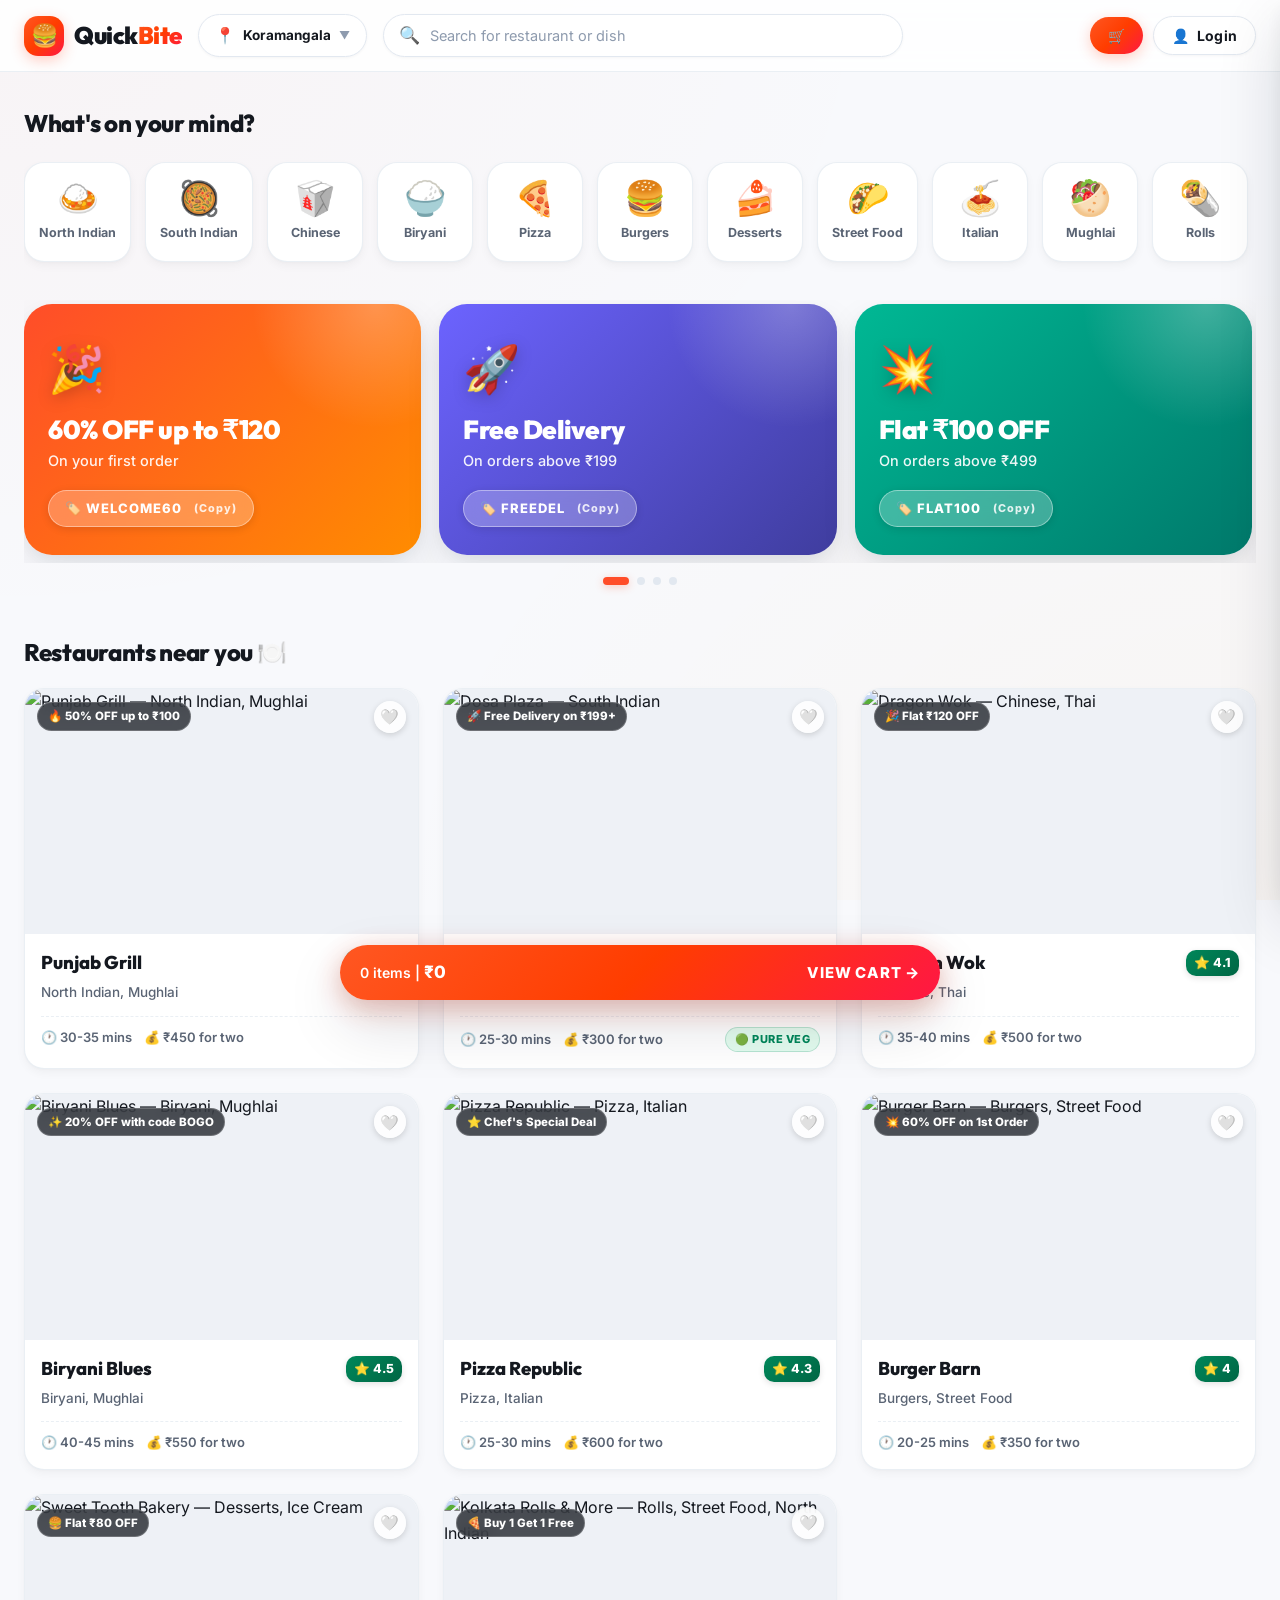
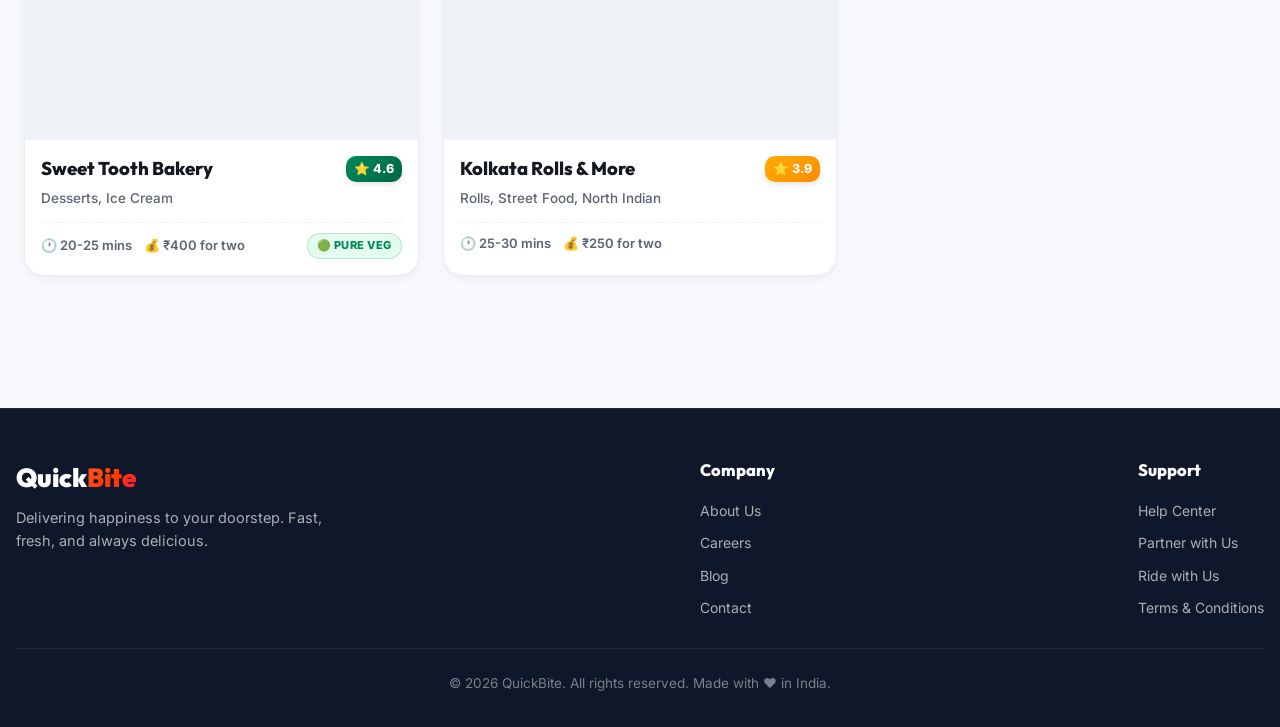
==== commit 87fcf761: "feat: initialize QuickBite food delivery application with structure, styles, and basic UI components" ====
--- a/QuickBite/index.html
+++ b/QuickBite/index.html
@@ -10,6 +10,36 @@
   <link rel="icon" href="data:image/svg+xml,<svg xmlns='http://www.w3.org/2000/svg' viewBox='0 0 100 100'><text y='.9em' font-size='90'>🍔</text></svg>">
 </head>
 <body>
+
+  <!-- ============================================================
+       PAGE LOADER / SPLASH SCREEN ANIMATION
+       ============================================================ -->
+  <div class="page-loader" id="page-loader" role="status" aria-label="Loading QuickBite">
+    <div class="loader-content">
+      <div class="loader-icon-wrapper">
+        <div class="loader-glow"></div>
+        <div class="loader-food-ring">
+          <span class="loader-emoji e1">🍔</span>
+          <span class="loader-emoji e2">🍕</span>
+          <span class="loader-emoji e3">🍜</span>
+          <span class="loader-emoji e4">🥟</span>
+          <span class="loader-emoji e5">🍗</span>
+          <span class="loader-emoji e6">🍰</span>
+        </div>
+        <div class="loader-center-badge">
+          <span class="loader-center-icon">🚀</span>
+        </div>
+      </div>
+      <div class="loader-brand">
+        <div class="loader-logo">Quick<span>Bite</span></div>
+        <p class="loader-tagline">Fresh Food • Superfast Delivery</p>
+      </div>
+      <div class="loader-progress-bar">
+        <div class="loader-progress-fill"></div>
+      </div>
+      <div class="loader-status" id="loader-status">Discovering the best restaurants near you...</div>
+    </div>
+  </div>
 
   <!-- ============================================================
        HEADER
@@ -309,34 +339,86 @@
   </div>
 
   <!-- ============================================================
-       LOGIN MODAL
+       LOGIN / SIGNUP MODAL
        ============================================================ -->
   <div class="modal-overlay" id="login-overlay">
     <div class="login-modal" role="dialog" aria-label="Login or Sign up" aria-modal="true">
       <div class="login-modal-header">
-        <h2 class="login-modal-title">Welcome 👋</h2>
+        <h2 class="login-modal-title" id="login-modal-title">Welcome to QuickBite 👋</h2>
         <button class="modal-close-btn" id="login-close-btn" aria-label="Close login modal">✕</button>
       </div>
       <div class="login-tabs" role="tablist">
-        <button class="login-tab active" data-tab="login" role="tab" aria-selected="true">Login</button>
-        <button class="login-tab" data-tab="signup" role="tab" aria-selected="false">Sign Up</button>
-      </div>
-      <div class="login-form">
-        <div class="form-group">
-          <label for="login-email">Email or Phone</label>
-          <input type="text" id="login-email" placeholder="Enter your email or phone number">
-        </div>
-        <div class="form-group" id="login-name-group" style="display:none;">
+        <button class="login-tab active" id="tab-login" data-tab="login" role="tab" aria-selected="true">Login</button>
+        <button class="login-tab" id="tab-signup" data-tab="signup" role="tab" aria-selected="false">Sign Up</button>
+      </div>
+      <form class="login-form" id="login-form" novalidate>
+        <div class="form-group" id="fg-login-name" style="display:none;">
           <label for="login-name">Full Name</label>
-          <input type="text" id="login-name" placeholder="Enter your full name">
-        </div>
-        <div class="form-group">
+          <input type="text" id="login-name" placeholder="Enter your full name" autocomplete="name">
+          <span class="error-msg" id="login-name-err">Please enter your name</span>
+        </div>
+        <div class="form-group" id="fg-login-email">
+          <label for="login-email">Email or Mobile Number</label>
+          <input type="text" id="login-email" placeholder="e.g. pawan@example.com or 9876543210" required autocomplete="username">
+          <span class="error-msg" id="login-email-err">Please enter a valid email or phone number</span>
+        </div>
+        <div class="form-group" id="fg-login-pass">
           <label for="login-password">Password</label>
-          <input type="password" id="login-password" placeholder="Enter your password">
-        </div>
-        <button class="login-submit-btn" id="login-submit-btn" type="button">Login</button>
-      </div>
-      <p class="login-footer">By continuing, you agree to our Terms of Service & Privacy Policy.</p>
+          <input type="password" id="login-password" placeholder="Enter password (min 4 characters)" required autocomplete="current-password">
+          <span class="error-msg" id="login-pass-err">Password must be at least 4 characters</span>
+        </div>
+        <button class="login-submit-btn" id="login-submit-btn" type="submit">Login</button>
+      </form>
+      
+      <!-- Quick Demo Login -->
+      <div class="demo-login-box">
+        <div class="demo-divider"><span>or test with 1-click</span></div>
+        <button class="demo-user-btn" id="demo-user-btn" type="button">
+          ⚡ Quick Demo Login (Pawan)
+        </button>
+      </div>
+
+      <p class="login-footer">By continuing, you agree to QuickBite's Terms of Service & Privacy Policy.</p>
+    </div>
+  </div>
+
+  <!-- ============================================================
+       USER PROFILE & ACCOUNT MODAL (When Logged In)
+       ============================================================ -->
+  <div class="modal-overlay" id="profile-overlay">
+    <div class="login-modal profile-modal" role="dialog" aria-label="My Account" aria-modal="true">
+      <div class="login-modal-header">
+        <h2 class="login-modal-title">My Account 👤</h2>
+        <button class="modal-close-btn" id="profile-close-btn" aria-label="Close profile">✕</button>
+      </div>
+      <div class="profile-card">
+        <div class="profile-avatar" id="profile-avatar">P</div>
+        <div class="profile-details">
+          <h3 class="profile-name" id="profile-name">Pawan</h3>
+          <p class="profile-email" id="profile-email">pawan@example.com</p>
+          <span class="profile-badge">✅ Verified Foodie</span>
+        </div>
+      </div>
+      <div class="profile-menu">
+        <button class="profile-menu-item" id="profile-favs-btn" type="button">
+          <span class="menu-icon">❤️</span>
+          <span class="menu-label">Saved Favorites</span>
+          <span class="menu-badge" id="profile-favs-count">0</span>
+        </button>
+        <button class="profile-menu-item" id="profile-cart-btn" type="button">
+          <span class="menu-icon">🛒</span>
+          <span class="menu-label">My Cart</span>
+          <span class="menu-badge" id="profile-cart-count">0</span>
+        </button>
+        <button class="profile-menu-item" id="profile-orders-btn" type="button">
+          <span class="menu-icon">🧾</span>
+          <span class="menu-label">Delivery Address</span>
+          <span class="menu-subtext" id="profile-address-subtext">Koramangala</span>
+        </button>
+      </div>
+      <button class="logout-btn" id="profile-logout-btn" type="button">
+        🚪 Log Out
+      </button>
     </div>
   </div>
 
--- a/QuickBite/style.css
+++ b/QuickBite/style.css
@@ -80,6 +80,194 @@
   --duration: 0.28s;
 }
 
+/* ============================================================
+   PAGE LOADER / SPLASH SCREEN ANIMATION
+   ============================================================ */
+.page-loader {
+  position: fixed;
+  inset: 0;
+  z-index: 99999;
+  background: #FFFFFF;
+  background-image: 
+    radial-gradient(circle at 50% 35%, rgba(255, 77, 41, 0.12) 0%, transparent 60%),
+    radial-gradient(circle at 80% 80%, rgba(255, 140, 0, 0.08) 0%, transparent 50%),
+    radial-gradient(circle at 20% 80%, rgba(255, 61, 0, 0.06) 0%, transparent 50%);
+  display: flex;
+  align-items: center;
+  justify-content: center;
+  transition: opacity 0.55s var(--ease), visibility 0.55s var(--ease), transform 0.55s var(--ease);
+}
+
+.page-loader.loaded {
+  opacity: 0;
+  visibility: hidden;
+  pointer-events: none;
+  transform: scale(1.04);
+}
+
+.loader-content {
+  display: flex;
+  flex-direction: column;
+  align-items: center;
+  text-align: center;
+  padding: 30px;
+  max-width: 380px;
+  animation: loaderContentEntry 0.6s var(--ease-bounce);
+}
+
+@keyframes loaderContentEntry {
+  from { opacity: 0; transform: translateY(20px) scale(0.9); }
+  to { opacity: 1; transform: translateY(0) scale(1); }
+}
+
+/* Central Animation with Orbital Food Ring */
+.loader-icon-wrapper {
+  position: relative;
+  width: 140px;
+  height: 140px;
+  display: flex;
+  align-items: center;
+  justify-content: center;
+  margin-bottom: 24px;
+}
+
+.loader-glow {
+  position: absolute;
+  width: 110px;
+  height: 110px;
+  background: radial-gradient(circle, var(--primary-glow) 0%, transparent 70%);
+  border-radius: 50%;
+  animation: loaderPulse 2s ease-in-out infinite;
+}
+
+@keyframes loaderPulse {
+  0%, 100% { transform: scale(1); opacity: 0.6; }
+  50% { transform: scale(1.35); opacity: 1; }
+}
+
+.loader-food-ring {
+  position: absolute;
+  inset: 0;
+  border-radius: 50%;
+  border: 2px dashed rgba(255, 77, 41, 0.25);
+  animation: rotateRing 8s linear infinite;
+}
+
+@keyframes rotateRing {
+  from { transform: rotate(0deg); }
+  to { transform: rotate(360deg); }
+}
+
+.loader-emoji {
+  position: absolute;
+  font-size: 24px;
+  line-height: 1;
+  filter: drop-shadow(0 2px 5px rgba(0,0,0,0.15));
+  animation: counterRotate 8s linear infinite;
+}
+
+@keyframes counterRotate {
+  from { transform: rotate(0deg); }
+  to { transform: rotate(-360deg); }
+}
+
+.loader-emoji.e1 { top: -12px; left: calc(50% - 12px); }
+.loader-emoji.e2 { top: 22px; right: -10px; }
+.loader-emoji.e3 { bottom: 22px; right: -10px; }
+.loader-emoji.e4 { bottom: -12px; left: calc(50% - 12px); }
+.loader-emoji.e5 { bottom: 22px; left: -10px; }
+.loader-emoji.e6 { top: 22px; left: -10px; }
+
+.loader-center-badge {
+  width: 64px;
+  height: 64px;
+  background: var(--primary-gradient);
+  border-radius: 50%;
+  display: flex;
+  align-items: center;
+  justify-content: center;
+  box-shadow: 0 8px 24px var(--primary-glow);
+  z-index: 2;
+  animation: centerBounce 1.8s var(--ease-bounce) infinite;
+}
+
+@keyframes centerBounce {
+  0%, 100% { transform: scale(1) translateY(0); }
+  50% { transform: scale(1.1) translateY(-4px); }
+}
+
+.loader-center-icon {
+  font-size: 30px;
+  line-height: 1;
+}
+
+/* Brand Text */
+.loader-brand .loader-logo {
+  font-family: var(--font-heading);
+  font-weight: 900;
+  font-size: 32px;
+  letter-spacing: -0.5px;
+  color: var(--text-main);
+  line-height: 1.1;
+  margin-bottom: 6px;
+}
+
+.loader-brand .loader-logo span {
+  background: var(--primary-gradient);
+  -webkit-background-clip: text;
+  -webkit-text-fill-color: transparent;
+}
+
+.loader-tagline {
+  font-size: 13.5px;
+  font-weight: 600;
+  color: var(--text-secondary);
+  letter-spacing: 0.5px;
+  margin-bottom: 24px;
+}
+
+/* Progress bar */
+.loader-progress-bar {
+  width: 200px;
+  height: 6px;
+  background: var(--border-light);
+  border-radius: var(--radius-full);
+  overflow: hidden;
+  position: relative;
+  margin-bottom: 14px;
+}
+
+.loader-progress-fill {
+  position: absolute;
+  top: 0;
+  left: 0;
+  height: 100%;
+  width: 0%;
+  background: var(--primary-gradient);
+  border-radius: var(--radius-full);
+  box-shadow: 0 0 10px var(--primary-glow);
+  animation: fillProgress 0.85s cubic-bezier(0.2, 0.8, 0.4, 1) forwards;
+}
+
+@keyframes fillProgress {
+  0% { width: 5%; }
+  40% { width: 50%; }
+  75% { width: 85%; }
+  100% { width: 100%; }
+}
+
+.loader-status {
+  font-size: 12.5px;
+  font-weight: 600;
+  color: var(--text-muted);
+  animation: statusFade 1.2s ease-in-out infinite alternate;
+}
+
+@keyframes statusFade {
+  from { opacity: 0.6; }
+  to { opacity: 1; }
+}
+
 /* ---------- Reset & Base ---------- */
 *, *::before, *::after {
   margin: 0;
@@ -2232,6 +2420,193 @@
   margin-top: 16px;
   font-size: 12px;
   color: var(--text-muted);
+}
+
+/* Demo Login Box */
+.demo-login-box {
+  margin-top: 14px;
+}
+
+.demo-divider {
+  display: flex;
+  align-items: center;
+  text-align: center;
+  margin: 12px 0;
+  color: var(--text-muted);
+  font-size: 11px;
+  font-weight: 700;
+  text-transform: uppercase;
+  letter-spacing: 0.8px;
+}
+
+.demo-divider::before,
+.demo-divider::after {
+  content: '';
+  flex: 1;
+  border-bottom: 1px solid var(--border-light);
+}
+
+.demo-divider span {
+  padding: 0 10px;
+}
+
+.demo-user-btn {
+  width: 100%;
+  padding: 11px 16px;
+  background: var(--bg);
+  border: 1.5px dashed var(--border);
+  border-radius: var(--radius-md);
+  font-size: 13.5px;
+  font-weight: 700;
+  color: var(--text-main);
+  transition: all var(--duration) var(--ease);
+  display: flex;
+  align-items: center;
+  justify-content: center;
+  gap: 8px;
+  cursor: pointer;
+}
+
+.demo-user-btn:hover {
+  background: var(--primary-soft);
+  border-color: var(--primary);
+  color: var(--primary);
+  transform: translateY(-1px);
+}
+
+/* User Profile Modal */
+.profile-modal {
+  max-width: 440px;
+}
+
+.profile-card {
+  display: flex;
+  align-items: center;
+  gap: 16px;
+  padding: 16px;
+  background: var(--bg);
+  border-radius: var(--radius-lg);
+  margin-bottom: 18px;
+  border: 1px solid var(--border-light);
+}
+
+.profile-avatar {
+  width: 56px;
+  height: 56px;
+  border-radius: 50%;
+  background: var(--primary-gradient);
+  color: #FFFFFF;
+  font-family: var(--font-heading);
+  font-weight: 900;
+  font-size: 24px;
+  display: flex;
+  align-items: center;
+  justify-content: center;
+  box-shadow: 0 4px 14px var(--primary-glow);
+  flex-shrink: 0;
+}
+
+.profile-details {
+  flex: 1;
+  min-width: 0;
+}
+
+.profile-name {
+  font-family: var(--font-heading);
+  font-weight: 800;
+  font-size: 18px;
+  color: var(--text-main);
+  line-height: 1.2;
+}
+
+.profile-email {
+  font-size: 13px;
+  color: var(--text-secondary);
+  margin-top: 2px;
+  word-break: break-all;
+}
+
+.profile-badge {
+  display: inline-block;
+  font-size: 11px;
+  font-weight: 700;
+  color: var(--veg);
+  background: var(--veg-bg);
+  padding: 2px 8px;
+  border-radius: var(--radius-full);
+  margin-top: 4px;
+}
+
+.profile-menu {
+  display: flex;
+  flex-direction: column;
+  gap: 8px;
+  margin-bottom: 18px;
+}
+
+.profile-menu-item {
+  display: flex;
+  align-items: center;
+  gap: 12px;
+  padding: 13px 16px;
+  background: #FFFFFF;
+  border: 1px solid var(--border-light);
+  border-radius: var(--radius-md);
+  font-size: 14px;
+  font-weight: 700;
+  color: var(--text-main);
+  transition: all var(--duration) var(--ease);
+  cursor: pointer;
+}
+
+.profile-menu-item:hover {
+  background: var(--primary-soft);
+  border-color: rgba(255, 77, 41, 0.3);
+  transform: translateX(3px);
+}
+
+.profile-menu-item .menu-icon {
+  font-size: 18px;
+}
+
+.profile-menu-item .menu-label {
+  flex: 1;
+  text-align: left;
+}
+
+.profile-menu-item .menu-badge {
+  background: var(--primary-soft);
+  color: var(--primary);
+  font-size: 12px;
+  font-weight: 800;
+  padding: 2px 9px;
+  border-radius: var(--radius-full);
+}
+
+.profile-menu-item .menu-subtext {
+  font-size: 12px;
+  color: var(--text-muted);
+  font-weight: 500;
+}
+
+.logout-btn {
+  width: 100%;
+  padding: 14px;
+  background: #FFFFFF;
+  color: var(--nonveg);
+  border: 1.5px solid rgba(222, 53, 11, 0.3);
+  border-radius: var(--radius-md);
+  font-family: var(--font-heading);
+  font-weight: 800;
+  font-size: 15px;
+  transition: all var(--duration) var(--ease);
+  cursor: pointer;
+}
+
+.logout-btn:hover {
+  background: var(--nonveg-bg);
+  border-color: var(--nonveg);
+  transform: translateY(-1px);
 }
 
 /* ============================================================
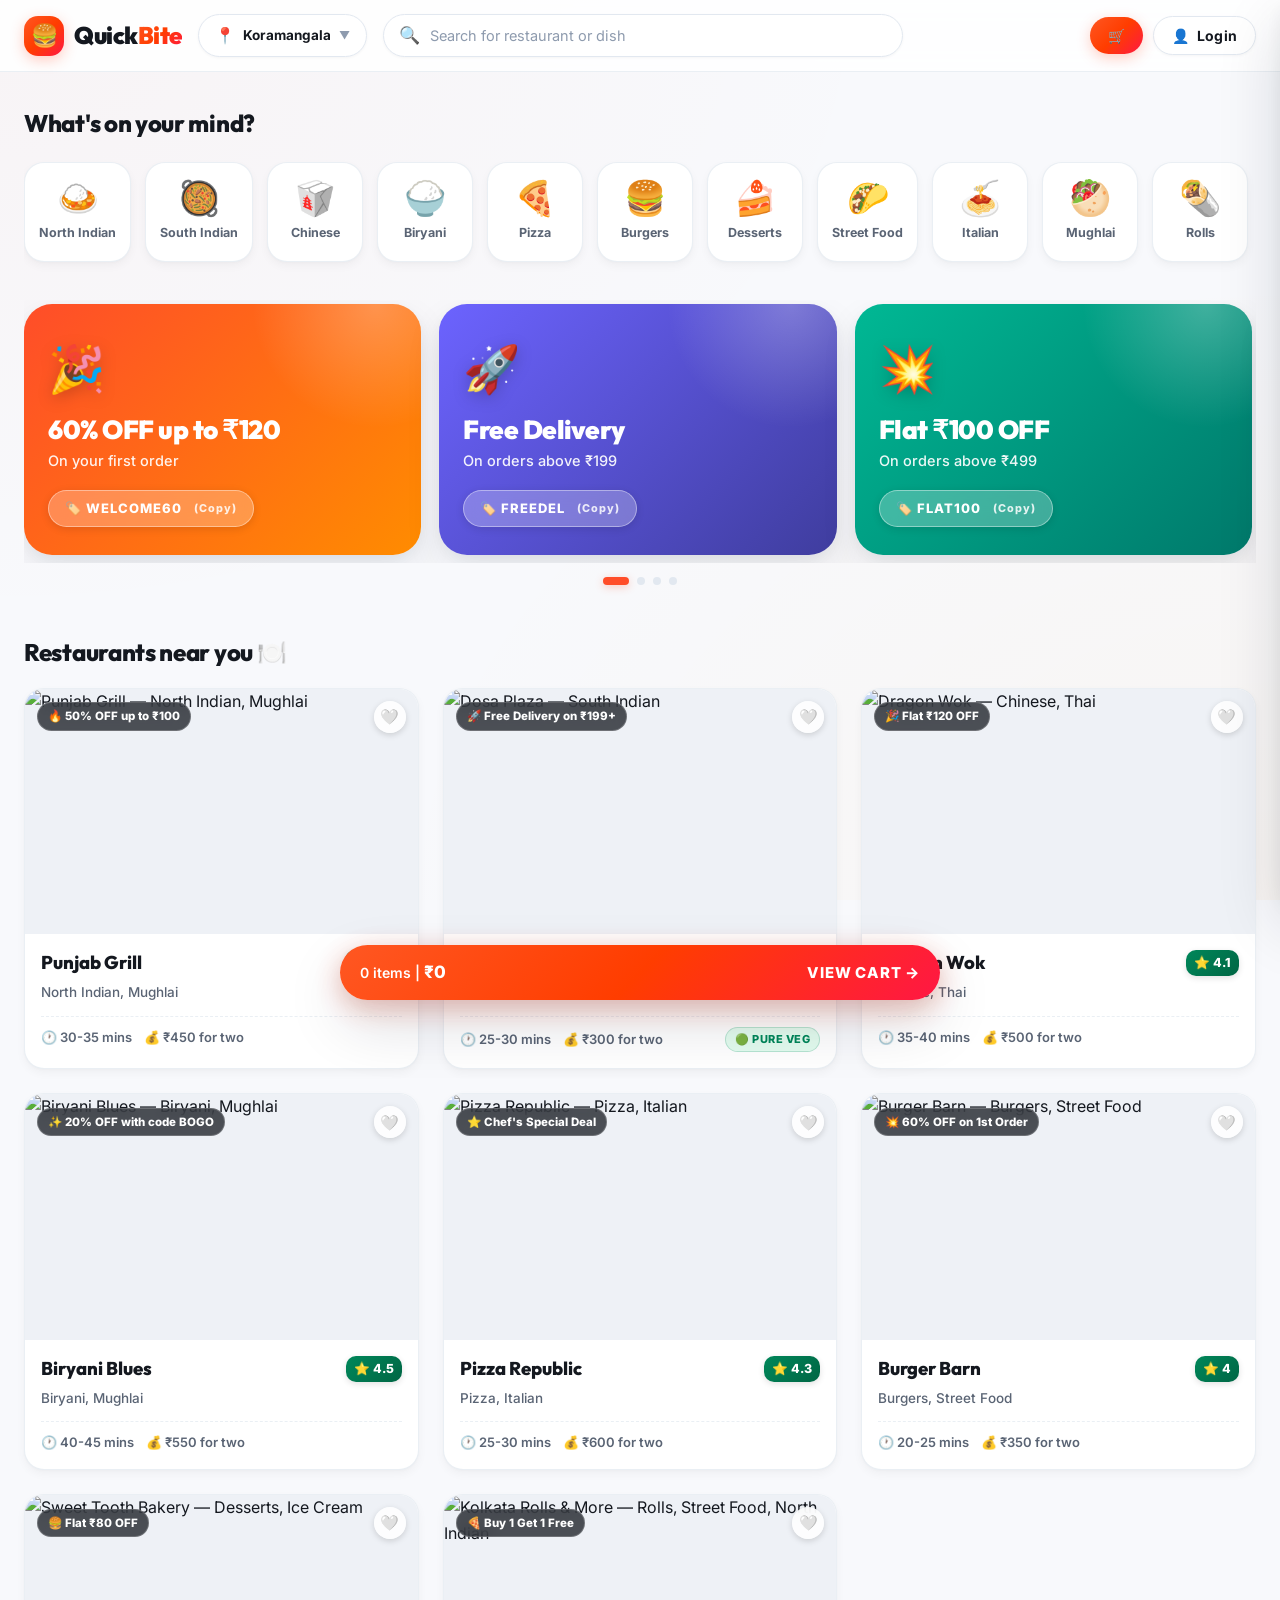
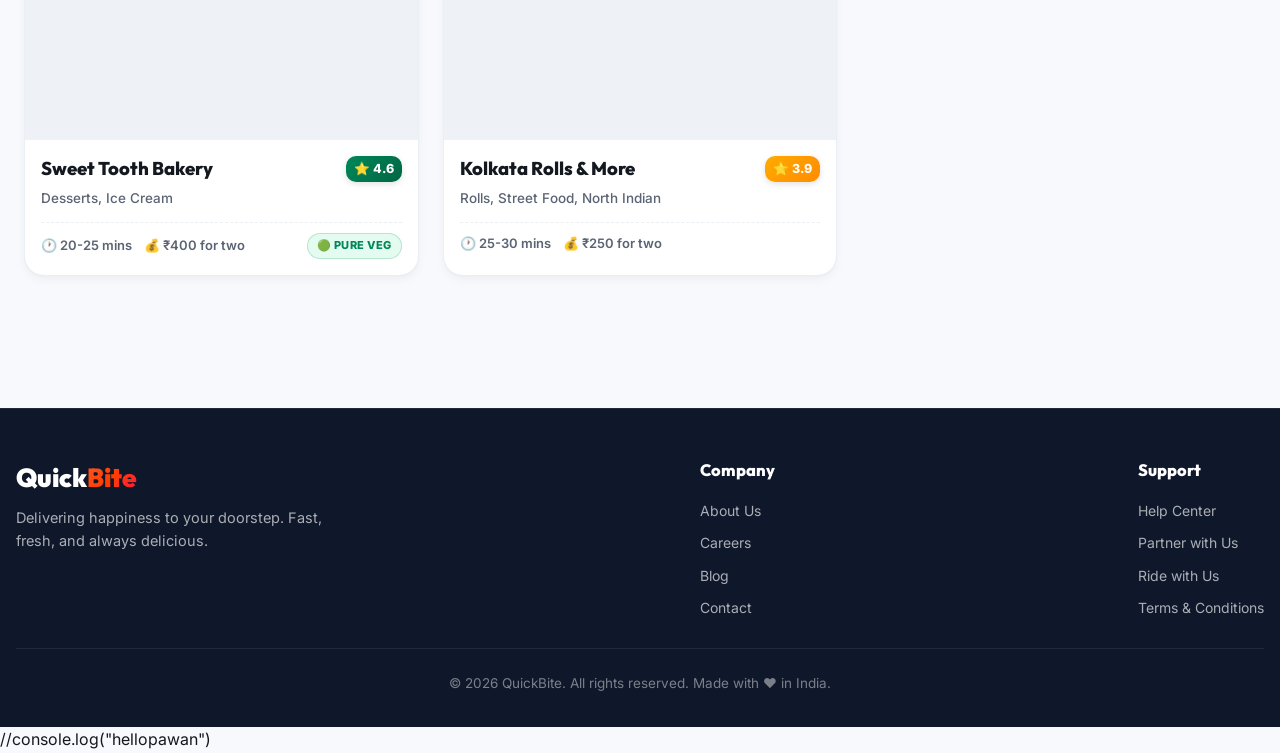
==== commit 6f947905: "added" ====
--- a/QuickBite/index.html
+++ b/QuickBite/index.html
@@ -461,3 +461,5 @@
   <script src="script.js"></script>
 </body>
 </html>
+//console.log("hellopawan")
+<!-- <h1>Hello, Pawan!</h1> -->
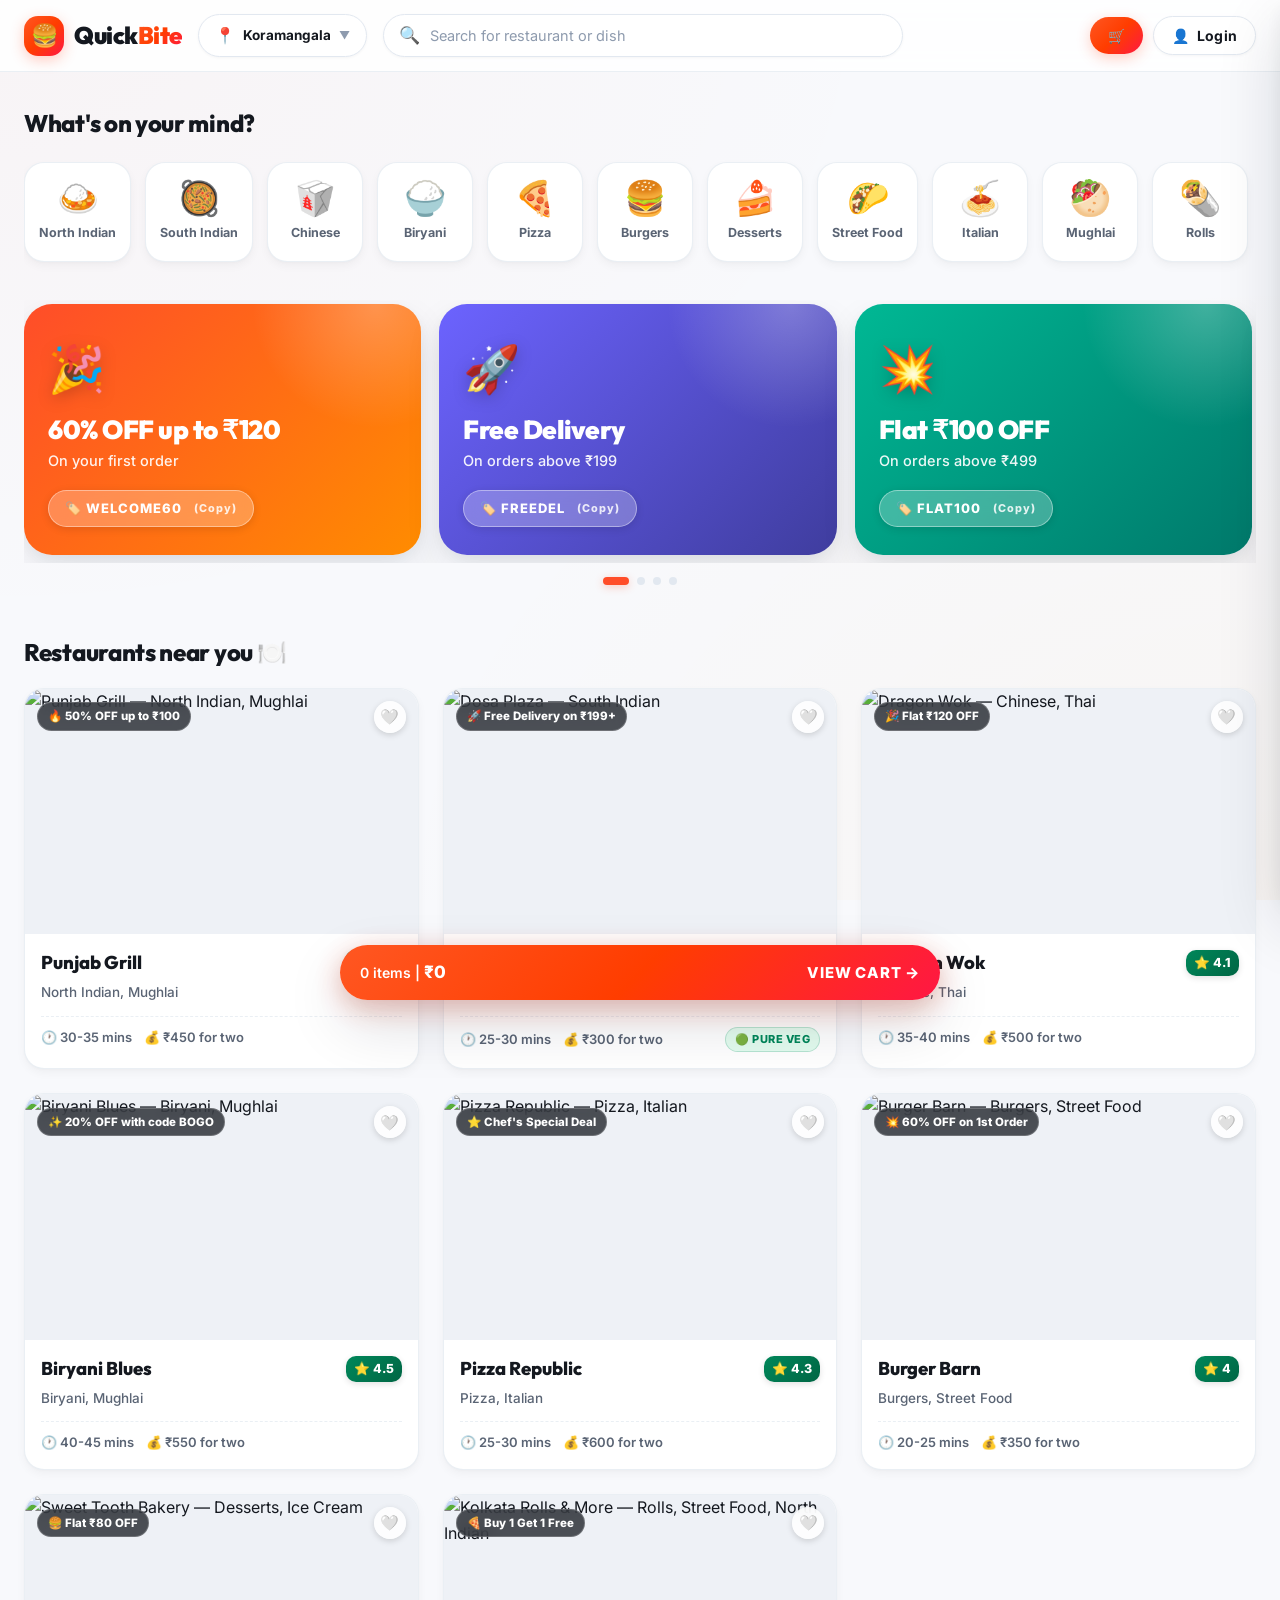
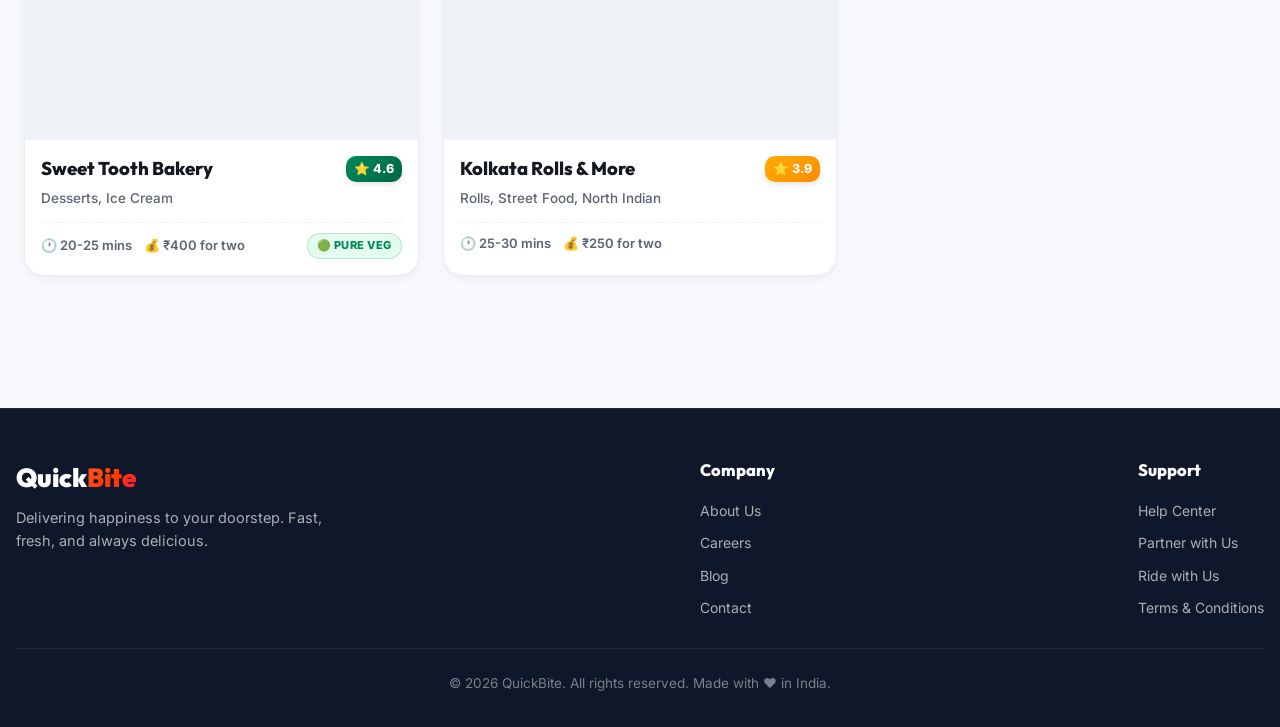
==== commit 192b1da3: "cn" ====
--- a/QuickBite/index.html
+++ b/QuickBite/index.html
@@ -461,5 +461,4 @@
   <script src="script.js"></script>
 </body>
 </html>
-//console.log("hellopawan")
-<!-- <h1>Hello, Pawan!</h1> -->+                       
